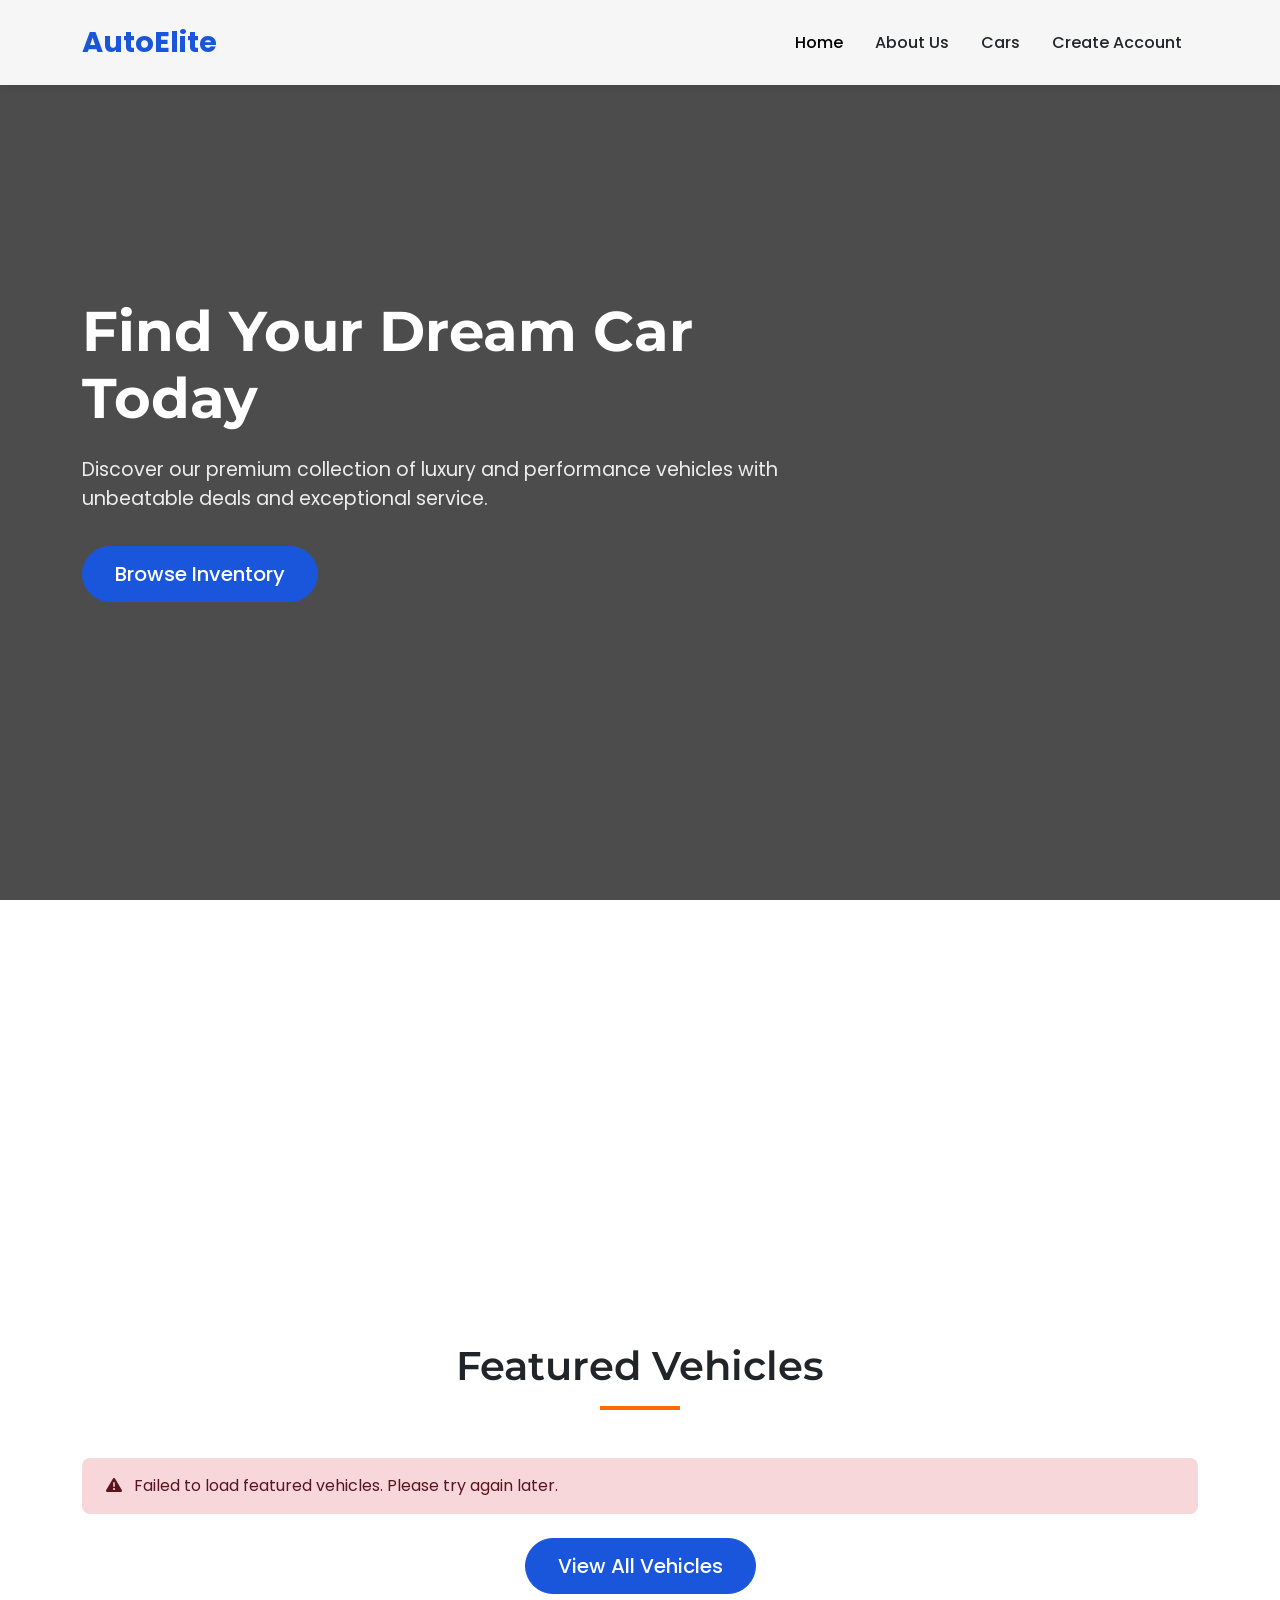
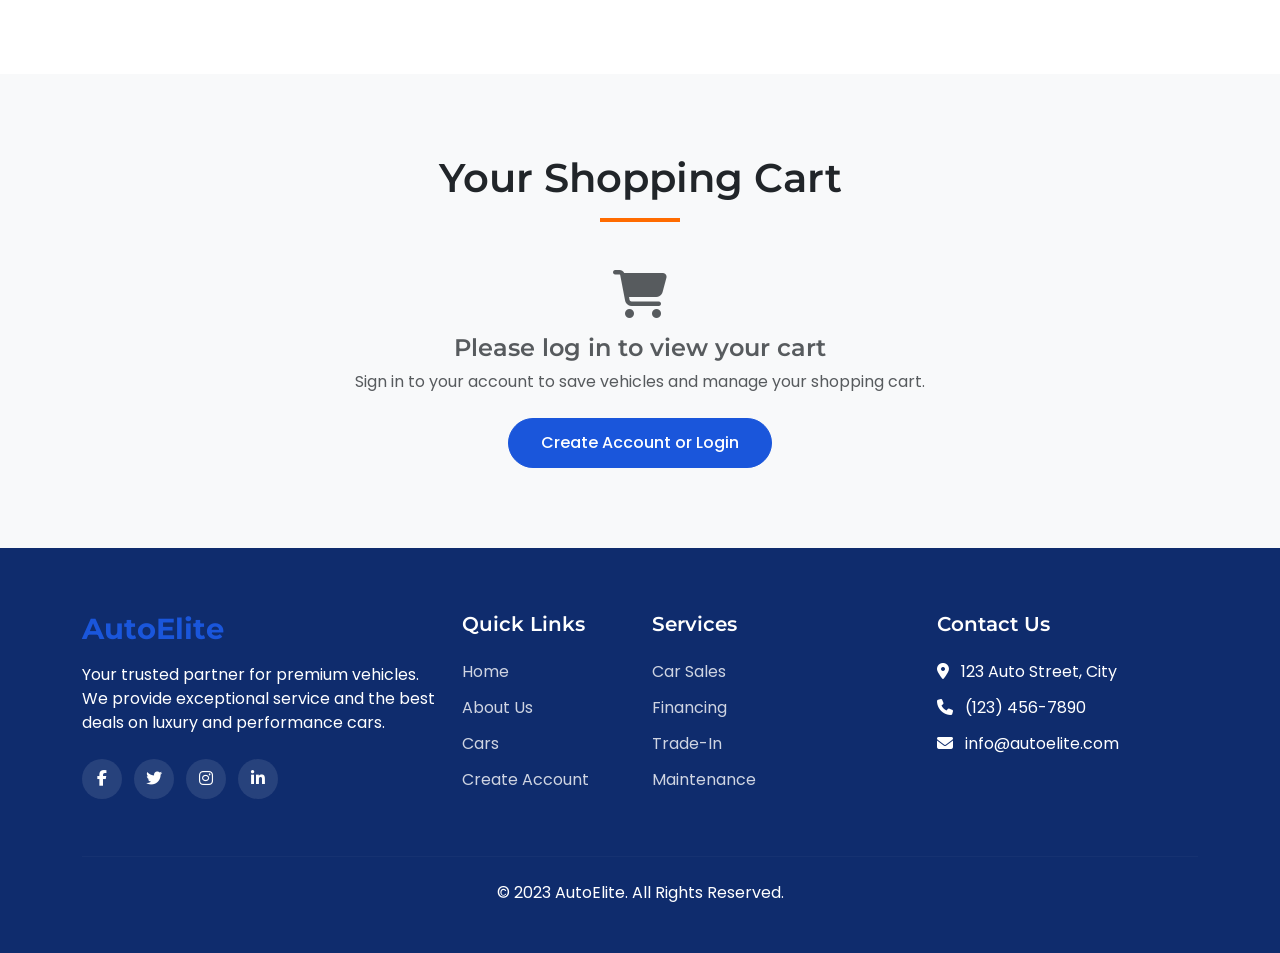
==== frontend/index.html @ 22bbdbad "Initial commit: AutoElite Car Dealership website with Flask backend" ====
<!DOCTYPE html>
<html lang="en">
<head>
    <meta charset="UTF-8">
    <meta name="viewport" content="width=device-width, initial-scale=1.0">
    <title>AutoElite | Premium Car Dealership</title>
    
    <!-- Bootstrap CSS -->
    <link href="https://cdn.jsdelivr.net/npm/bootstrap@5.3.0-alpha1/dist/css/bootstrap.min.css" rel="stylesheet">
    
    <!-- Font Awesome -->
    <link rel="stylesheet" href="https://cdnjs.cloudflare.com/ajax/libs/font-awesome/6.4.0/css/all.min.css">
    
    <!-- Google Fonts -->
    <link href="https://fonts.googleapis.com/css2?family=Poppins:wght@300;400;500;600;700&family=Montserrat:wght@400;500;600;700&display=swap" rel="stylesheet">
    
    <!-- AOS CSS for scroll animations -->
    <link href="https://unpkg.com/aos@2.3.1/dist/aos.css" rel="stylesheet">
    
    <style>
        :root {
            --primary-color: #1a56db;
            --secondary-color: #0f2c6d;
            --accent-color: #ff6b00;
            --light-color: #f8f9fa;
            --dark-color: #212529;
            --gray-color: #6c757d;
        }
        
        body {
            font-family: 'Poppins', sans-serif;
            color: var(--dark-color);
            overflow-x: hidden;
        }
        
        h1, h2, h3, h4, h5, h6 {
            font-family: 'Montserrat', sans-serif;
            font-weight: 600;
        }
        
        /* Navbar Styles */
        .navbar {
            background-color: rgba(255, 255, 255, 0.95);
            box-shadow: 0 2px 10px rgba(0, 0, 0, 0.1);
            padding: 1rem 0;
            transition: all 0.3s ease;
        }
        
        .navbar-brand {
            font-weight: 700;
            font-size: 1.8rem;
            color: var(--primary-color);
        }
        
        .navbar-nav .nav-link {
            font-weight: 500;
            margin: 0 0.5rem;
            color: var(--dark-color);
            transition: color 0.3s;
        }
        
        .navbar-nav .nav-link:hover {
            color: var(--primary-color);
        }
        
        /* User Info in Navbar */
        .user-info {
            display: flex;
            align-items: center;
            margin-left: 1rem;
            padding: 0.5rem 1rem;
            background-color: rgba(26, 86, 219, 0.1);
            border-radius: 30px;
        }
        
        .user-info i {
            margin-right: 0.5rem;
            color: var(--primary-color);
        }
        
        .user-info span {
            font-weight: 500;
            color: var(--primary-color);
        }
        
        /* Hero Section */
        .hero-section {
            background: linear-gradient(rgba(0, 0, 0, 0.7), rgba(0, 0, 0, 0.7)), 
                        url('https://images.unsplash.com/photo-1494976388531-d1058494cdd8?ixlib=rb-4.0.3&ixid=M3wxMjA3fDB8MHxwaG90by1wYWdlfHx8fGVufDB8fHx8fA%3D%3D&auto=format&fit=crop&w=2070&q=80');
            background-size: cover;
            background-position: center;
            background-attachment: fixed;
            color: white;
            height: 100vh;
            display: flex;
            align-items: center;
            position: relative;
        }
        
        .hero-content {
            max-width: 700px;
        }
        
        .hero-title {
            font-size: 3.5rem;
            font-weight: 700;
            margin-bottom: 1.5rem;
            line-height: 1.2;
        }
        
        .hero-subtitle {
            font-size: 1.2rem;
            margin-bottom: 2rem;
            opacity: 0.9;
        }
        
        .btn-primary {
            background-color: var(--primary-color);
            border-color: var(--primary-color);
            padding: 0.75rem 2rem;
            font-weight: 500;
            border-radius: 30px;
            transition: all 0.3s;
        }
        
        .btn-primary:hover {
            background-color: var(--secondary-color);
            border-color: var(--secondary-color);
            transform: translateY(-3px);
            box-shadow: 0 10px 20px rgba(0, 0, 0, 0.1);
        }
        
        /* Section Styles */
        .section-padding {
            padding: 5rem 0;
        }
        
        .section-title {
            font-size: 2.5rem;
            margin-bottom: 3rem;
            text-align: center;
            position: relative;
        }
        
        .section-title:after {
            content: '';
            display: block;
            width: 80px;
            height: 4px;
            background-color: var(--accent-color);
            margin: 1rem auto;
        }
        
        /* Car Cards */
        .car-card {
            border-radius: 10px;
            overflow: hidden;
            box-shadow: 0 5px 15px rgba(0, 0, 0, 0.1);
            transition: all 0.3s;
            margin-bottom: 2rem;
            background: white;
        }
        
        .car-card:hover {
            transform: translateY(-10px);
            box-shadow: 0 15px 30px rgba(0, 0, 0, 0.15);
        }
        
        .car-img {
            height: 220px;
            width: 100%;
            object-fit: cover;
        }
        
        .car-card-body {
            padding: 1.5rem;
        }
        
        .car-title {
            font-size: 1.3rem;
            margin-bottom: 0.5rem;
        }
        
        .car-price {
            font-size: 1.5rem;
            font-weight: 700;
            color: var(--primary-color);
            margin-bottom: 1rem;
        }
        
        .car-features {
            list-style: none;
            padding: 0;
            margin-bottom: 1.5rem;
        }
        
        .car-features li {
            margin-bottom: 0.5rem;
            color: var(--gray-color);
        }
        
        .car-features li i {
            color: var(--accent-color);
            margin-right: 0.5rem;
        }
        
        /* Shopping Cart */
        .cart-item {
            background-color: white;
            border-radius: 8px;
            padding: 1.5rem;
            margin-bottom: 1.5rem;
            box-shadow: 0 3px 10px rgba(0, 0, 0, 0.08);
            transition: all 0.3s;
        }
        
        .cart-item:hover {
            box-shadow: 0 5px 15px rgba(0, 0, 0, 0.1);
        }
        
        .cart-img {
            width: 120px;
            height: 80px;
            object-fit: cover;
            border-radius: 8px;
        }
        
        /* Alert Styles */
        .alert {
            border-radius: 8px;
            border: none;
            padding: 1rem 1.5rem;
        }
        
        /* Loading Spinner */
        .loading-spinner {
            display: flex;
            justify-content: center;
            align-items: center;
            padding: 3rem;
        }
        
        /* Stats Section */
        .stats-section {
            background: linear-gradient(rgba(15, 44, 109, 0.9), rgba(15, 44, 109, 0.9)), 
                        url('https://images.unsplash.com/photo-1492144534655-ae79c964c9d7?ixlib=rb-4.0.3&ixid=M3wxMjA3fDB8MHxwaG90by1wYWdlfHx8fGVufDB8fHx8fA%3D%3D&auto=format&fit=crop&w=1974&q=80');
            background-size: cover;
            background-position: center;
            background-attachment: fixed;
            color: white;
        }
        
        .stat-item {
            text-align: center;
            padding: 2rem;
        }
        
        .stat-number {
            font-size: 3rem;
            font-weight: 700;
            margin-bottom: 0.5rem;
        }
        
        .stat-label {
            font-size: 1.2rem;
            opacity: 0.9;
        }
        
        /* Footer */
        footer {
            background-color: var(--secondary-color);
            color: white;
            padding: 4rem 0 2rem;
        }
        
        .footer-links h5 {
            margin-bottom: 1.5rem;
            font-weight: 600;
        }
        
        .footer-links ul {
            list-style: none;
            padding: 0;
        }
        
        .footer-links ul li {
            margin-bottom: 0.75rem;
        }
        
        .footer-links ul li a {
            color: rgba(255, 255, 255, 0.8);
            text-decoration: none;
            transition: color 0.3s;
        }
        
        .footer-links ul li a:hover {
            color: white;
        }
        
        .social-icons a {
            display: inline-block;
            width: 40px;
            height: 40px;
            background-color: rgba(255, 255, 255, 0.1);
            border-radius: 50%;
            text-align: center;
            line-height: 40px;
            margin-right: 0.5rem;
            color: white;
            transition: all 0.3s;
        }
        
        .social-icons a:hover {
            background-color: var(--accent-color);
            transform: translateY(-3px);
        }
        
        /* Modal */
        .modal-content {
            border-radius: 12px;
            overflow: hidden;
            border: none;
        }
        
        .modal-header {
            background-color: var(--primary-color);
            color: white;
            border-bottom: none;
        }
        
        .modal-body {
            padding: 2rem;
        }
        
        /* Responsive Adjustments */
        @media (max-width: 768px) {
            .hero-title {
                font-size: 2.5rem;
            }
            
            .section-padding {
                padding: 3rem 0;
            }
            
            .section-title {
                font-size: 2rem;
            }
            
            .user-info {
                margin-top: 1rem;
                margin-left: 0;
            }
        }
    </style>
</head>
<body>
    <!-- Navigation -->
    <nav class="navbar navbar-expand-lg navbar-light fixed-top">
        <div class="container">
            <a class="navbar-brand" href="index.html">AutoElite</a>
            <button class="navbar-toggler" type="button" data-bs-toggle="collapse" data-bs-target="#navbarNav">
                <span class="navbar-toggler-icon"></span>
            </button>
            <div class="collapse navbar-collapse" id="navbarNav">
                <ul class="navbar-nav ms-auto">
                    <li class="nav-item">
                        <a class="nav-link active" href="index.html">Home</a>
                    </li>
                    <li class="nav-item">
                        <a class="nav-link" href="about.html">About Us</a>
                    </li>
                    <li class="nav-item">
                        <a class="nav-link" href="cars.html">Cars</a>
                    </li>
                    <li class="nav-item">
                        <a class="nav-link" href="create-account.html">Create Account</a>
                    </li>
                </ul>
                <!-- User Info (will be shown if logged in) -->
                <div class="user-info d-none" id="userInfo">
                    <i class="fas fa-user-circle"></i>
                    <span id="userName">User</span>
                </div>
            </div>
        </div>
    </nav>

    <!-- Hero Section -->
    <section class="hero-section">
        <div class="container">
            <div class="hero-content" data-aos="fade-up" data-aos-duration="1000">
                <h1 class="hero-title">Find Your Dream Car Today</h1>
                <p class="hero-subtitle">Discover our premium collection of luxury and performance vehicles with unbeatable deals and exceptional service.</p>
                <a href="cars.html" class="btn btn-primary btn-lg">Browse Inventory</a>
            </div>
        </div>
    </section>

    <!-- Stats Section -->
    <section class="section-padding stats-section">
        <div class="container">
            <div class="row">
                <div class="col-md-3 col-6" data-aos="fade-up">
                    <div class="stat-item">
                        <div class="stat-number" id="statsYears">20+</div>
                        <div class="stat-label">Years Experience</div>
                    </div>
                </div>
                <div class="col-md-3 col-6" data-aos="fade-up" data-aos-delay="100">
                    <div class="stat-item">
                        <div class="stat-number" id="statsVehicles">5,000+</div>
                        <div class="stat-label">Vehicles Sold</div>
                    </div>
                </div>
                <div class="col-md-3 col-6" data-aos="fade-up" data-aos-delay="200">
                    <div class="stat-item">
                        <div class="stat-number" id="statsSatisfaction">98%</div>
                        <div class="stat-label">Customer Satisfaction</div>
                    </div>
                </div>
                <div class="col-md-3 col-6" data-aos="fade-up" data-aos-delay="300">
                    <div class="stat-item">
                        <div class="stat-number" id="statsAvailable">50+</div>
                        <div class="stat-label">Available Now</div>
                    </div>
                </div>
            </div>
        </div>
    </section>

    <!-- Featured Cars Section -->
    <section class="section-padding">
        <div class="container">
            <h2 class="section-title" data-aos="fade-up">Featured Vehicles</h2>
            
            <!-- Alert for API errors -->
            <div id="apiErrorAlert" class="alert alert-danger d-none mb-4" role="alert">
                <i class="fas fa-exclamation-triangle me-2"></i>
                <span id="apiErrorText"></span>
            </div>
            
            <!-- Loading Spinner -->
            <div class="loading-spinner d-none" id="loadingSpinner">
                <div class="spinner-border text-primary" role="status" style="width: 3rem; height: 3rem;">
                    <span class="visually-hidden">Loading...</span>
                </div>
            </div>
            
            <div class="row" id="featuredCarsContainer">
                <!-- Featured cars will be loaded dynamically from the API -->
            </div>
            
            <!-- No Results Message -->
            <div class="text-center d-none" id="noFeaturedCars">
                <i class="fas fa-search fa-3x text-muted mb-3"></i>
                <h4 class="text-muted">No featured vehicles available</h4>
                <p class="text-muted">Check back later for our latest premium vehicles.</p>
            </div>
            
            <div class="text-center mt-4" data-aos="fade-up">
                <a href="cars.html" class="btn btn-primary btn-lg">View All Vehicles</a>
            </div>
        </div>
    </section>

    <!-- Shopping Cart Section -->
    <section class="section-padding bg-light">
        <div class="container">
            <h2 class="section-title" data-aos="fade-up">Your Shopping Cart</h2>
            
            <!-- Login Prompt for Cart -->
            <div class="text-center d-none" id="cartLoginPrompt">
                <i class="fas fa-shopping-cart fa-3x text-muted mb-3"></i>
                <h4 class="text-muted">Please log in to view your cart</h4>
                <p class="text-muted mb-4">Sign in to your account to save vehicles and manage your shopping cart.</p>
                <a href="create-account.html" class="btn btn-primary">Create Account or Login</a>
            </div>
            
            <div id="cart-items" data-aos="fade-up">
                <!-- Cart items will be added here dynamically from the API -->
            </div>
        </div>
    </section>

    <!-- Footer -->
    <footer>
        <div class="container">
            <div class="row">
                <div class="col-lg-4 col-md-6 mb-4">
                    <h3 class="navbar-brand mb-3">AutoElite</h3>
                    <p>Your trusted partner for premium vehicles. We provide exceptional service and the best deals on luxury and performance cars.</p>
                    <div class="social-icons mt-4">
                        <a href="#"><i class="fab fa-facebook-f"></i></a>
                        <a href="#"><i class="fab fa-twitter"></i></a>
                        <a href="#"><i class="fab fa-instagram"></i></a>
                        <a href="#"><i class="fab fa-linkedin-in"></i></a>
                    </div>
                </div>
                <div class="col-lg-2 col-md-6 mb-4">
                    <div class="footer-links">
                        <h5>Quick Links</h5>
                        <ul>
                            <li><a href="index.html">Home</a></li>
                            <li><a href="about.html">About Us</a></li>
                            <li><a href="cars.html">Cars</a></li>
                            <li><a href="create-account.html">Create Account</a></li>
                        </ul>
                    </div>
                </div>
                <div class="col-lg-3 col-md-6 mb-4">
                    <div class="footer-links">
                        <h5>Services</h5>
                        <ul>
                            <li><a href="#">Car Sales</a></li>
                            <li><a href="#">Financing</a></li>
                            <li><a href="#">Trade-In</a></li>
                            <li><a href="#">Maintenance</a></li>
                        </ul>
                    </div>
                </div>
                <div class="col-lg-3 col-md-6 mb-4">
                    <div class="footer-links">
                        <h5>Contact Us</h5>
                        <ul>
                            <li><i class="fas fa-map-marker-alt me-2"></i> 123 Auto Street, City</li>
                            <li><i class="fas fa-phone me-2"></i> (123) 456-7890</li>
                            <li><i class="fas fa-envelope me-2"></i> info@autoelite.com</li>
                        </ul>
                    </div>
                </div>
            </div>
            <hr class="mt-4 mb-4" style="border-color: rgba(255,255,255,0.1);">
            <div class="text-center">
                <p>&copy; 2023 AutoElite. All Rights Reserved.</p>
            </div>
        </div>
    </footer>

    <!-- Login Required Modal -->
    <div class="modal fade" id="loginRequiredModal" tabindex="-1">
        <div class="modal-dialog">
            <div class="modal-content">
                <div class="modal-header">
                    <h5 class="modal-title">Login Required</h5>
                    <button type="button" class="btn-close" data-bs-dismiss="modal"></button>
                </div>
                <div class="modal-body text-center">
                    <i class="fas fa-user-lock fa-3x text-primary mb-3"></i>
                    <h4>Please Log In</h4>
                    <p class="mb-4">You need to be logged in to add vehicles to your cart.</p>
                    <a href="create-account.html" class="btn btn-primary">Create Account or Login</a>
                </div>
            </div>
        </div>
    </div>

    <!-- External Car Dealer Modal -->
    <div class="modal fade" id="externalDealerModal" tabindex="-1">
        <div class="modal-dialog">
            <div class="modal-content">
                <div class="modal-header">
                    <h5 class="modal-title">Special Offer</h5>
                    <button type="button" class="btn-close" data-bs-dismiss="modal"></button>
                </div>
                <div class="modal-body">
                    <p>Looking for more options? Check out our partner's extensive inventory of vehicles!</p>
                    <a href="https://www.beforward.jp" class="btn btn-primary mt-3" target="_blank">Browse BE FORWARD Inventory</a>
                </div>
            </div>
        </div>
    </div>

    <!-- Bootstrap JS -->
    <script src="https://cdn.jsdelivr.net/npm/bootstrap@5.3.0-alpha1/dist/js/bootstrap.bundle.min.js"></script>
    
    <!-- jQuery -->
    <script src="https://code.jquery.com/jquery-3.6.0.min.js"></script>
    
    <!-- AOS JS for scroll animations -->
    <script src="https://unpkg.com/aos@2.3.1/dist/aos.js"></script>
    
    <script>
        // Initialize AOS for scroll animations
        AOS.init({
            duration: 1000,
            once: true
        });
        
        // API Base URL - Change this to match your Flask server
        const API_BASE_URL = 'http://localhost:5000/api';
        
        // Global variables
        let featuredCars = [];
        let cartItems = [];
        let currentUser = null;
        
        // Shopping Cart Functionality
        $(document).ready(function() {
            // Check if user is logged in
            checkAuthStatus();
            
            // Load featured cars from API
            loadFeaturedCars();
            
            // Load cart if user is logged in
            if (currentUser) {
                loadCart();
            }
            
            // Update stats with dynamic data
            updateStats();
            
            // Add to cart functionality
            $(document).on('click', '.add-to-cart', function() {
                if (!currentUser) {
                    $('#loginRequiredModal').modal('show');
                    return;
                }
                
                const carId = $(this).data('car-id');
                const carCard = $(this).closest('.col-md-4');
                
                addToCart(carId, carCard);
            });
            
            // Show external dealer modal after 60 seconds
            setTimeout(function() {
                $('#externalDealerModal').modal('show');
            }, 60000);
        });
        
        // Check if user is authenticated
        function checkAuthStatus() {
            const token = localStorage.getItem('authToken');
            const userData = localStorage.getItem('user');
            
            if (token && userData) {
                currentUser = JSON.parse(userData);
                $('#userInfo').removeClass('d-none');
                $('#userName').text(currentUser.firstName);
                $('#cartLoginPrompt').addClass('d-none');
            } else {
                $('#cartLoginPrompt').removeClass('d-none');
            }
        }
        
        // Load featured cars from API
        function loadFeaturedCars() {
            $('#loadingSpinner').removeClass('d-none');
            $('#featuredCarsContainer').addClass('d-none');
            
            $.ajax({
                url: `${API_BASE_URL}/cars`,
                method: 'GET',
                success: function(response) {
                    $('#loadingSpinner').addClass('d-none');
                    $('#featuredCarsContainer').removeClass('d-none');
                    
                    // Take only the first 3 cars as featured
                    featuredCars = response.cars.slice(0, 3);
                    renderFeaturedCars(featuredCars);
                },
                error: function(xhr) {
                    $('#loadingSpinner').addClass('d-none');
                    
                    let errorMessage = 'Failed to load featured vehicles. Please try again later.';
                    
                    if (xhr.responseJSON && xhr.responseJSON.error) {
                        errorMessage = xhr.responseJSON.error;
                    }
                    
                    showApiError(errorMessage);
                }
            });
        }
        
        // Render featured cars in the UI
        function renderFeaturedCars(cars) {
            const featuredContainer = $('#featuredCarsContainer');
            
            if (cars.length === 0) {
                $('#noFeaturedCars').removeClass('d-none');
                featuredContainer.addClass('d-none');
                return;
            }
            
            $('#noFeaturedCars').addClass('d-none');
            featuredContainer.removeClass('d-none');
            
            let carsHTML = '';
            
            cars.forEach((car, index) => {
                // Check if car is in cart
                const inCart = cartItems.some(item => item.id === car.id);
                const cartButtonText = inCart ? 'Added to Cart' : 'Add to Cart';
                const cartButtonClass = inCart ? 'btn-success' : 'btn-outline-primary';
                const cartButtonDisabled = inCart ? 'disabled' : '';
                
                carsHTML += `
                    <div class="col-md-4 mb-4" data-aos="fade-up" data-aos-delay="${index * 100}">
                        <div class="car-card">
                            <img src="${car.image_url}" class="car-img" alt="${car.make} ${car.model}">
                            <div class="car-card-body">
                                <h3 class="car-title">${car.make} ${car.model}</h3>
                                <div class="car-price">$${car.price.toLocaleString()}</div>
                                <ul class="car-features">
                                    <li><i class="fas fa-tachometer-alt"></i> ${car.horsepower} HP</li>
                                    <li><i class="fas fa-gas-pump"></i> ${getFuelEfficiency(car)}</li>
                                    <li><i class="fas fa-cogs"></i> ${car.transmission}</li>
                                    <li><i class="fas fa-user-friends"></i> ${car.seats} Seats</li>
                                </ul>
                                <div class="d-flex justify-content-between">
                                    <button class="btn ${cartButtonClass} add-to-cart" data-car-id="${car.id}" ${cartButtonDisabled}>${cartButtonText}</button>
                                    <a href="cars.html" class="btn btn-primary">View Details</a>
                                </div>
                            </div>
                        </div>
                    </div>
                `;
            });
            
            featuredContainer.html(carsHTML);
        }
        
        // Load cart from API
        function loadCart() {
            if (!currentUser) return;
            
            $.ajax({
                url: `${API_BASE_URL}/cart`,
                method: 'GET',
                headers: {
                    'Authorization': `Bearer ${localStorage.getItem('authToken')}`
                },
                success: function(response) {
                    cartItems = response.cart;
                    updateCartDisplay();
                    renderFeaturedCars(featuredCars); // Re-render to update cart status
                },
                error: function(xhr) {
                    // If unauthorized, clear user data
                    if (xhr.status === 401) {
                        localStorage.removeItem('authToken');
                        localStorage.removeItem('user');
                        currentUser = null;
                        $('#userInfo').addClass('d-none');
                        $('#cartLoginPrompt').removeClass('d-none');
                    }
                }
            });
        }
        
        // Add car to cart
        function addToCart(carId, carCard) {
            if (!currentUser) return;
            
            $.ajax({
                url: `${API_BASE_URL}/cart/add/${carId}`,
                method: 'POST',
                headers: {
                    'Authorization': `Bearer ${localStorage.getItem('authToken')}`
                },
                success: function(response) {
                    // Update cart display
                    loadCart();
                    
                    // Update the button in the car card
                    const button = carCard.find('.add-to-cart');
                    button.removeClass('btn-outline-primary').addClass('btn-success').text('Added to Cart').prop('disabled', true);
                    
                    // Show success message
                    alert('Vehicle added to cart successfully!');
                },
                error: function(xhr) {
                    let errorMessage = 'Failed to add vehicle to cart. Please try again.';
                    
                    if (xhr.responseJSON && xhr.responseJSON.error) {
                        errorMessage = xhr.responseJSON.error;
                    }
                    
                    alert(errorMessage);
                }
            });
        }
        
        // Remove car from cart
        function removeFromCart(carId) {
            if (!currentUser) return;
            
            $.ajax({
                url: `${API_BASE_URL}/cart/remove/${carId}`,
                method: 'DELETE',
                headers: {
                    'Authorization': `Bearer ${localStorage.getItem('authToken')}`
                },
                success: function(response) {
                    // Update cart display
                    loadCart();
                    
                    // Update the button in the car card
                    $(`.add-to-cart[data-car-id="${carId}"]`).removeClass('btn-success').addClass('btn-outline-primary').text('Add to Cart').prop('disabled', false);
                },
                error: function(xhr) {
                    let errorMessage = 'Failed to remove vehicle from cart. Please try again.';
                    
                    if (xhr.responseJSON && xhr.responseJSON.error) {
                        errorMessage = xhr.responseJSON.error;
                    }
                    
                    alert(errorMessage);
                }
            });
        }
        
        // Update cart display
        function updateCartDisplay() {
            const cartItemsContainer = $('#cart-items');
            
            if (!currentUser) {
                $('#cartLoginPrompt').removeClass('d-none');
                cartItemsContainer.html('');
                return;
            }
            
            $('#cartLoginPrompt').addClass('d-none');
            
            if (cartItems.length === 0) {
                cartItemsContainer.html('<p class="text-center text-muted">Your cart is empty. Add some vehicles to get started!</p>');
                return;
            }
            
            let cartHTML = '';
            
            cartItems.forEach((item) => {
                cartHTML += `
                    <div class="cart-item d-flex align-items-center">
                        <div class="flex-shrink-0">
                            <img src="${item.image_url}" class="cart-img" alt="${item.make} ${item.model}">
                        </div>
                        <div class="flex-grow-1 ms-3">
                            <h5 class="mb-1">${item.make} ${item.model}</h5>
                            <p class="mb-0 text-muted">${item.year} • ${item.type}</p>
                            <p class="mb-0 text-primary fw-bold">$${item.price.toLocaleString()}</p>
                        </div>
                        <div class="flex-shrink-0">
                            <button class="btn btn-outline-danger btn-sm remove-from-cart" data-car-id="${item.id}">Remove</button>
                        </div>
                    </div>
                `;
            });
            
            cartHTML += `
                <div class="text-center mt-4">
                    <a href="cars.html" class="btn btn-primary btn-lg">Continue Shopping</a>
                </div>
            `;
            
            cartItemsContainer.html(cartHTML);
            
            // Add remove functionality
            $('.remove-from-cart').on('click', function() {
                const carId = $(this).data('car-id');
                removeFromCart(carId);
            });
        }
        
        // Update stats with dynamic data
        function updateStats() {
            // In a real application, these would come from the API
            // For now, we'll use static values or calculate from car data
            
            $.ajax({
                url: `${API_BASE_URL}/cars`,
                method: 'GET',
                success: function(response) {
                    const totalCars = response.cars.length;
                    
                    // Update available cars count
                    $('#statsAvailable').text(`${totalCars}+`);
                    
                    // Animate the stats counting
                    animateValue('statsYears', 0, 20, 2000);
                    animateValue('statsVehicles', 0, 5000, 2500);
                    animateValue('statsSatisfaction', 0, 98, 1500);
                },
                error: function() {
                    // Fallback to static values if API fails
                    animateValue('statsYears', 0, 20, 2000);
                    animateValue('statsVehicles', 0, 5000, 2500);
                    animateValue('statsSatisfaction', 0, 98, 1500);
                    animateValue('statsAvailable', 0, 50, 2000);
                }
            });
        }
        
        // Utility functions
        function getFuelEfficiency(car) {
            if (car.fuel_type === 'Electric') {
                return `${car.mileage || '396'} Miles Range`;
            }
            return '15/21 MPG'; // Default for demo
        }
        
        function showApiError(message) {
            $('#apiErrorText').text(message);
            $('#apiErrorAlert').removeClass('d-none');
        }
        
        // Animate counting numbers
        function animateValue(id, start, end, duration) {
            const obj = document.getElementById(id);
            let startTimestamp = null;
            const step = (timestamp) => {
                if (!startTimestamp) startTimestamp = timestamp;
                const progress = Math.min((timestamp - startTimestamp) / duration, 1);
                const value = Math.floor(progress * (end - start) + start);
                obj.innerHTML = value + (id === 'statsSatisfaction' ? '%' : '+');
                if (progress < 1) {
                    window.requestAnimationFrame(step);
                }
            };
            window.requestAnimationFrame(step);
        }
    </script>
</body>
</html>
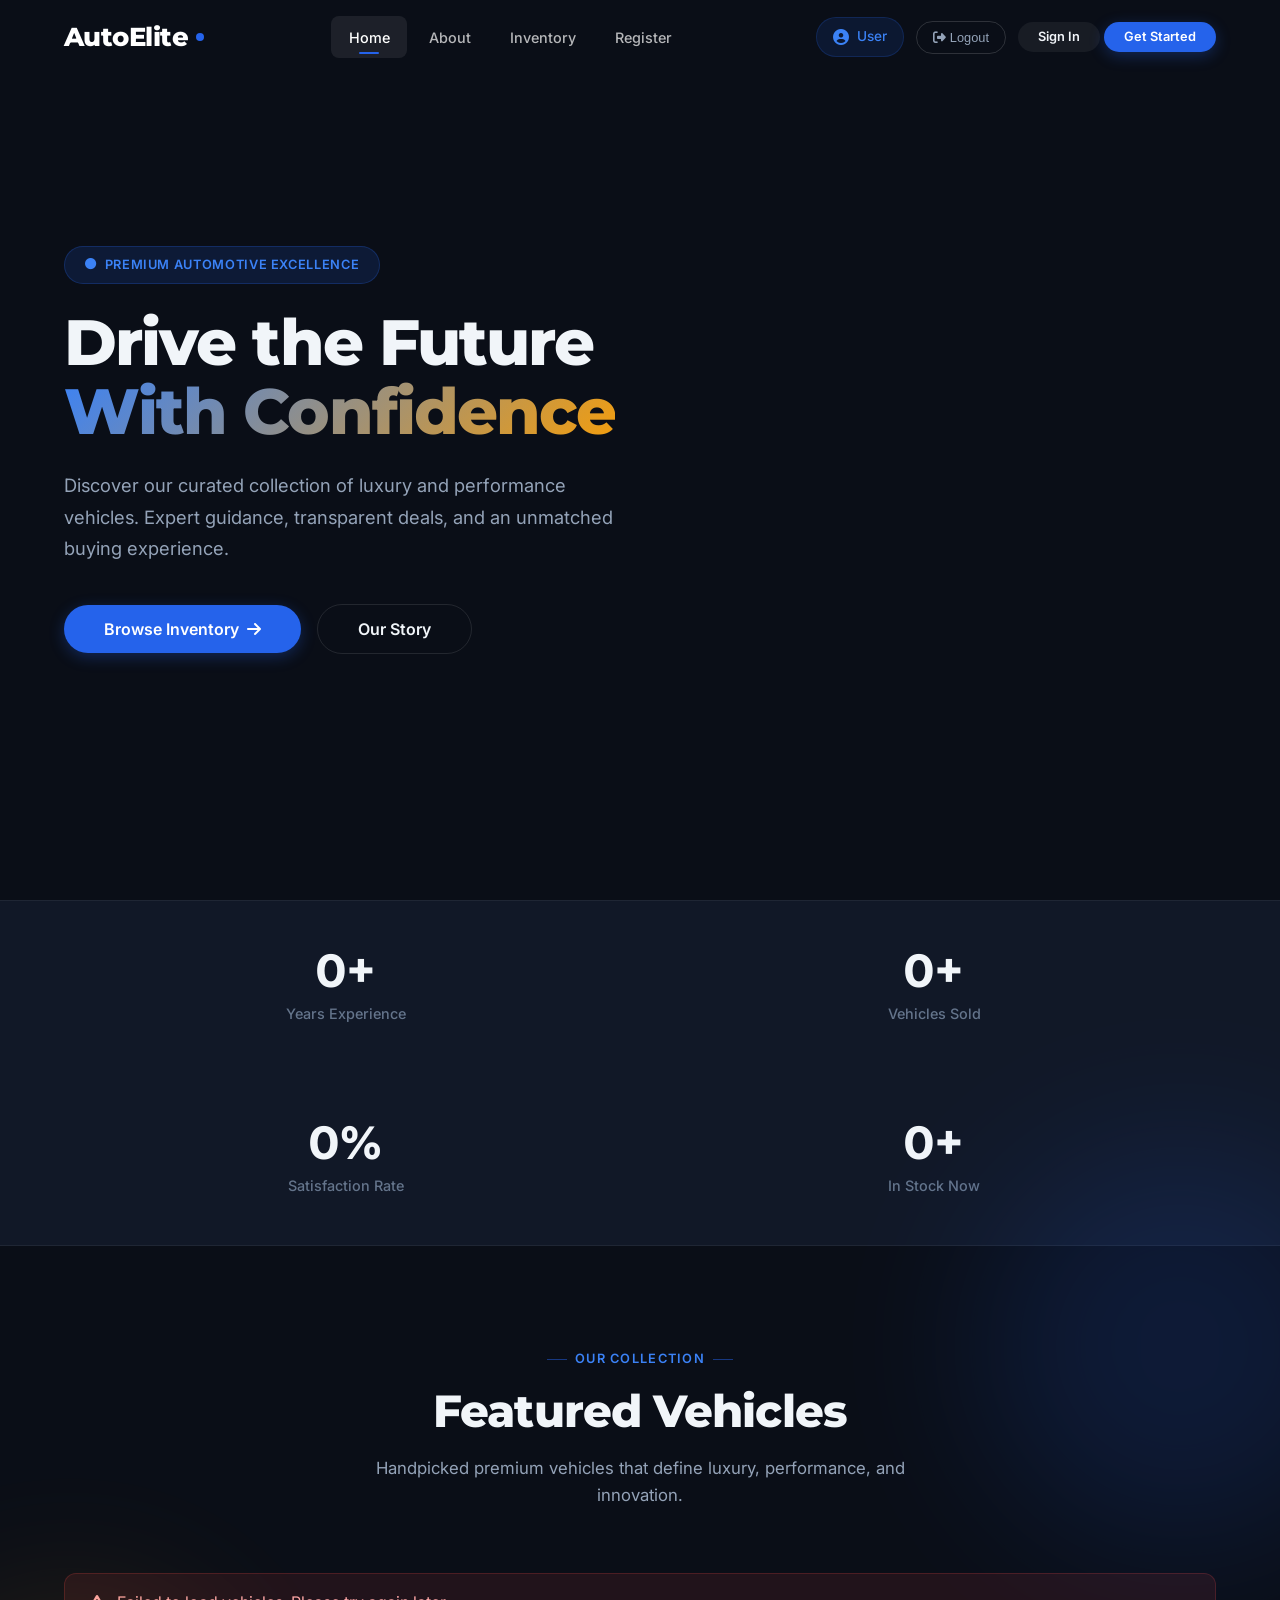
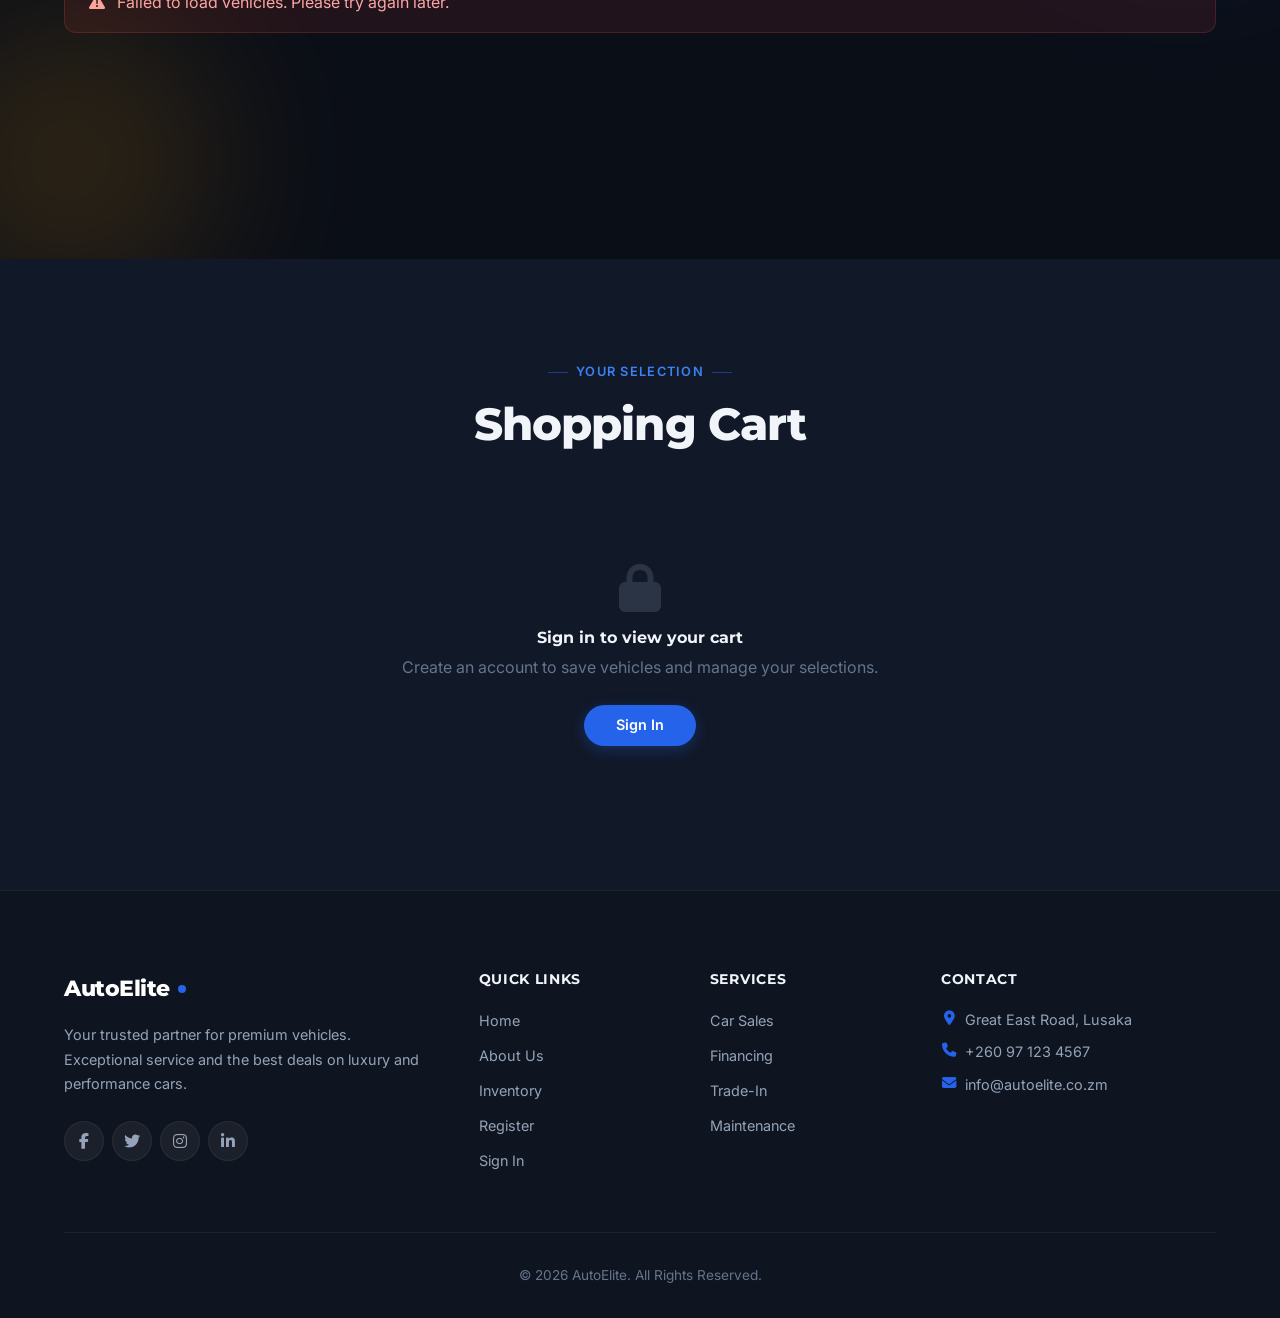
==== commit 38b9bb02: "Add login functionality and shared JavaScript for frontend interactions - Implemented app.js for pag" ====
--- a/frontend/index.html
+++ b/frontend/index.html
@@ -4,923 +4,435 @@
     <meta charset="UTF-8">
     <meta name="viewport" content="width=device-width, initial-scale=1.0">
     <title>AutoElite | Premium Car Dealership</title>
-    
-    <!-- Bootstrap CSS -->
-    <link href="https://cdn.jsdelivr.net/npm/bootstrap@5.3.0-alpha1/dist/css/bootstrap.min.css" rel="stylesheet">
-    
-    <!-- Font Awesome -->
+    <link rel="preconnect" href="https://fonts.googleapis.com">
+    <link href="https://fonts.googleapis.com/css2?family=Inter:wght@300;400;500;600;700;800&family=Montserrat:wght@400;500;600;700;800&display=swap" rel="stylesheet">
     <link rel="stylesheet" href="https://cdnjs.cloudflare.com/ajax/libs/font-awesome/6.4.0/css/all.min.css">
-    
-    <!-- Google Fonts -->
-    <link href="https://fonts.googleapis.com/css2?family=Poppins:wght@300;400;500;600;700&family=Montserrat:wght@400;500;600;700&display=swap" rel="stylesheet">
-    
-    <!-- AOS CSS for scroll animations -->
-    <link href="https://unpkg.com/aos@2.3.1/dist/aos.css" rel="stylesheet">
-    
-    <style>
-        :root {
-            --primary-color: #1a56db;
-            --secondary-color: #0f2c6d;
-            --accent-color: #ff6b00;
-            --light-color: #f8f9fa;
-            --dark-color: #212529;
-            --gray-color: #6c757d;
-        }
-        
-        body {
-            font-family: 'Poppins', sans-serif;
-            color: var(--dark-color);
-            overflow-x: hidden;
-        }
-        
-        h1, h2, h3, h4, h5, h6 {
-            font-family: 'Montserrat', sans-serif;
-            font-weight: 600;
-        }
-        
-        /* Navbar Styles */
-        .navbar {
-            background-color: rgba(255, 255, 255, 0.95);
-            box-shadow: 0 2px 10px rgba(0, 0, 0, 0.1);
-            padding: 1rem 0;
-            transition: all 0.3s ease;
-        }
-        
-        .navbar-brand {
-            font-weight: 700;
-            font-size: 1.8rem;
-            color: var(--primary-color);
-        }
-        
-        .navbar-nav .nav-link {
-            font-weight: 500;
-            margin: 0 0.5rem;
-            color: var(--dark-color);
-            transition: color 0.3s;
-        }
-        
-        .navbar-nav .nav-link:hover {
-            color: var(--primary-color);
-        }
-        
-        /* User Info in Navbar */
-        .user-info {
-            display: flex;
-            align-items: center;
-            margin-left: 1rem;
-            padding: 0.5rem 1rem;
-            background-color: rgba(26, 86, 219, 0.1);
-            border-radius: 30px;
-        }
-        
-        .user-info i {
-            margin-right: 0.5rem;
-            color: var(--primary-color);
-        }
-        
-        .user-info span {
-            font-weight: 500;
-            color: var(--primary-color);
-        }
-        
-        /* Hero Section */
-        .hero-section {
-            background: linear-gradient(rgba(0, 0, 0, 0.7), rgba(0, 0, 0, 0.7)), 
-                        url('https://images.unsplash.com/photo-1494976388531-d1058494cdd8?ixlib=rb-4.0.3&ixid=M3wxMjA3fDB8MHxwaG90by1wYWdlfHx8fGVufDB8fHx8fA%3D%3D&auto=format&fit=crop&w=2070&q=80');
-            background-size: cover;
-            background-position: center;
-            background-attachment: fixed;
-            color: white;
-            height: 100vh;
-            display: flex;
-            align-items: center;
-            position: relative;
-        }
-        
-        .hero-content {
-            max-width: 700px;
-        }
-        
-        .hero-title {
-            font-size: 3.5rem;
-            font-weight: 700;
-            margin-bottom: 1.5rem;
-            line-height: 1.2;
-        }
-        
-        .hero-subtitle {
-            font-size: 1.2rem;
-            margin-bottom: 2rem;
-            opacity: 0.9;
-        }
-        
-        .btn-primary {
-            background-color: var(--primary-color);
-            border-color: var(--primary-color);
-            padding: 0.75rem 2rem;
-            font-weight: 500;
-            border-radius: 30px;
-            transition: all 0.3s;
-        }
-        
-        .btn-primary:hover {
-            background-color: var(--secondary-color);
-            border-color: var(--secondary-color);
-            transform: translateY(-3px);
-            box-shadow: 0 10px 20px rgba(0, 0, 0, 0.1);
-        }
-        
-        /* Section Styles */
-        .section-padding {
-            padding: 5rem 0;
-        }
-        
-        .section-title {
-            font-size: 2.5rem;
-            margin-bottom: 3rem;
-            text-align: center;
-            position: relative;
-        }
-        
-        .section-title:after {
-            content: '';
-            display: block;
-            width: 80px;
-            height: 4px;
-            background-color: var(--accent-color);
-            margin: 1rem auto;
-        }
-        
-        /* Car Cards */
-        .car-card {
-            border-radius: 10px;
-            overflow: hidden;
-            box-shadow: 0 5px 15px rgba(0, 0, 0, 0.1);
-            transition: all 0.3s;
-            margin-bottom: 2rem;
-            background: white;
-        }
-        
-        .car-card:hover {
-            transform: translateY(-10px);
-            box-shadow: 0 15px 30px rgba(0, 0, 0, 0.15);
-        }
-        
-        .car-img {
-            height: 220px;
-            width: 100%;
-            object-fit: cover;
-        }
-        
-        .car-card-body {
-            padding: 1.5rem;
-        }
-        
-        .car-title {
-            font-size: 1.3rem;
-            margin-bottom: 0.5rem;
-        }
-        
-        .car-price {
-            font-size: 1.5rem;
-            font-weight: 700;
-            color: var(--primary-color);
-            margin-bottom: 1rem;
-        }
-        
-        .car-features {
-            list-style: none;
-            padding: 0;
-            margin-bottom: 1.5rem;
-        }
-        
-        .car-features li {
-            margin-bottom: 0.5rem;
-            color: var(--gray-color);
-        }
-        
-        .car-features li i {
-            color: var(--accent-color);
-            margin-right: 0.5rem;
-        }
-        
-        /* Shopping Cart */
-        .cart-item {
-            background-color: white;
-            border-radius: 8px;
-            padding: 1.5rem;
-            margin-bottom: 1.5rem;
-            box-shadow: 0 3px 10px rgba(0, 0, 0, 0.08);
-            transition: all 0.3s;
-        }
-        
-        .cart-item:hover {
-            box-shadow: 0 5px 15px rgba(0, 0, 0, 0.1);
-        }
-        
-        .cart-img {
-            width: 120px;
-            height: 80px;
-            object-fit: cover;
-            border-radius: 8px;
-        }
-        
-        /* Alert Styles */
-        .alert {
-            border-radius: 8px;
-            border: none;
-            padding: 1rem 1.5rem;
-        }
-        
-        /* Loading Spinner */
-        .loading-spinner {
-            display: flex;
-            justify-content: center;
-            align-items: center;
-            padding: 3rem;
-        }
-        
-        /* Stats Section */
-        .stats-section {
-            background: linear-gradient(rgba(15, 44, 109, 0.9), rgba(15, 44, 109, 0.9)), 
-                        url('https://images.unsplash.com/photo-1492144534655-ae79c964c9d7?ixlib=rb-4.0.3&ixid=M3wxMjA3fDB8MHxwaG90by1wYWdlfHx8fGVufDB8fHx8fA%3D%3D&auto=format&fit=crop&w=1974&q=80');
-            background-size: cover;
-            background-position: center;
-            background-attachment: fixed;
-            color: white;
-        }
-        
-        .stat-item {
-            text-align: center;
-            padding: 2rem;
-        }
-        
-        .stat-number {
-            font-size: 3rem;
-            font-weight: 700;
-            margin-bottom: 0.5rem;
-        }
-        
-        .stat-label {
-            font-size: 1.2rem;
-            opacity: 0.9;
-        }
-        
-        /* Footer */
-        footer {
-            background-color: var(--secondary-color);
-            color: white;
-            padding: 4rem 0 2rem;
-        }
-        
-        .footer-links h5 {
-            margin-bottom: 1.5rem;
-            font-weight: 600;
-        }
-        
-        .footer-links ul {
-            list-style: none;
-            padding: 0;
-        }
-        
-        .footer-links ul li {
-            margin-bottom: 0.75rem;
-        }
-        
-        .footer-links ul li a {
-            color: rgba(255, 255, 255, 0.8);
-            text-decoration: none;
-            transition: color 0.3s;
-        }
-        
-        .footer-links ul li a:hover {
-            color: white;
-        }
-        
-        .social-icons a {
-            display: inline-block;
-            width: 40px;
-            height: 40px;
-            background-color: rgba(255, 255, 255, 0.1);
-            border-radius: 50%;
-            text-align: center;
-            line-height: 40px;
-            margin-right: 0.5rem;
-            color: white;
-            transition: all 0.3s;
-        }
-        
-        .social-icons a:hover {
-            background-color: var(--accent-color);
-            transform: translateY(-3px);
-        }
-        
-        /* Modal */
-        .modal-content {
-            border-radius: 12px;
-            overflow: hidden;
-            border: none;
-        }
-        
-        .modal-header {
-            background-color: var(--primary-color);
-            color: white;
-            border-bottom: none;
-        }
-        
-        .modal-body {
-            padding: 2rem;
-        }
-        
-        /* Responsive Adjustments */
-        @media (max-width: 768px) {
-            .hero-title {
-                font-size: 2.5rem;
-            }
-            
-            .section-padding {
-                padding: 3rem 0;
-            }
-            
-            .section-title {
-                font-size: 2rem;
-            }
-            
-            .user-info {
-                margin-top: 1rem;
-                margin-left: 0;
-            }
-        }
-    </style>
+    <link rel="stylesheet" href="css/style.css">
 </head>
 <body>
+
+    <!-- Page Loader -->
+    <div class="page-loader">
+        <div class="ring-container">
+            <div class="ring-loader">
+                <div class="ring-outer"></div>
+                <div class="ring-inner"></div>
+            </div>
+            <span class="ring-text">AutoElite</span>
+        </div>
+    </div>
+
+    <!-- Toast Container -->
+    <div class="toast-container"></div>
+
     <!-- Navigation -->
-    <nav class="navbar navbar-expand-lg navbar-light fixed-top">
-        <div class="container">
-            <a class="navbar-brand" href="index.html">AutoElite</a>
-            <button class="navbar-toggler" type="button" data-bs-toggle="collapse" data-bs-target="#navbarNav">
-                <span class="navbar-toggler-icon"></span>
+    <nav class="navbar">
+        <div class="container">
+            <a class="navbar-brand" href="index.html">
+                AutoElite<span class="brand-dot"></span>
+            </a>
+            <button class="nav-toggle" aria-label="Toggle navigation">
+                <span></span><span></span><span></span>
             </button>
-            <div class="collapse navbar-collapse" id="navbarNav">
-                <ul class="navbar-nav ms-auto">
-                    <li class="nav-item">
-                        <a class="nav-link active" href="index.html">Home</a>
-                    </li>
-                    <li class="nav-item">
-                        <a class="nav-link" href="about.html">About Us</a>
-                    </li>
-                    <li class="nav-item">
-                        <a class="nav-link" href="cars.html">Cars</a>
-                    </li>
-                    <li class="nav-item">
-                        <a class="nav-link" href="create-account.html">Create Account</a>
-                    </li>
-                </ul>
-                <!-- User Info (will be shown if logged in) -->
-                <div class="user-info d-none" id="userInfo">
+            <ul class="nav-links">
+                <li><a href="index.html" class="active">Home</a></li>
+                <li><a href="about.html">About</a></li>
+                <li><a href="cars.html">Inventory</a></li>
+                <li><a href="create-account.html">Register</a></li>
+            </ul>
+            <div class="nav-right">
+                <div class="nav-user hidden">
                     <i class="fas fa-user-circle"></i>
-                    <span id="userName">User</span>
+                    <span>User</span>
+                </div>
+                <button class="nav-logout hidden" onclick="logout()">
+                    <i class="fas fa-sign-out-alt"></i> Logout
+                </button>
+                <div class="nav-auth-links">
+                    <a href="login.html" class="btn btn-ghost btn-sm">Sign In</a>
+                    <a href="create-account.html" class="btn btn-primary btn-sm">Get Started</a>
                 </div>
             </div>
         </div>
     </nav>
 
     <!-- Hero Section -->
-    <section class="hero-section">
-        <div class="container">
-            <div class="hero-content" data-aos="fade-up" data-aos-duration="1000">
-                <h1 class="hero-title">Find Your Dream Car Today</h1>
-                <p class="hero-subtitle">Discover our premium collection of luxury and performance vehicles with unbeatable deals and exceptional service.</p>
-                <a href="cars.html" class="btn btn-primary btn-lg">Browse Inventory</a>
+    <section class="hero">
+        <div class="hero-video-bg">
+            <video autoplay muted loop playsinline>
+                <source src="https://cdn.pixabay.com/video/2015/08/23/536-137078182_large.mp4" type="video/mp4">
+            </video>
+        </div>
+        <div class="container">
+            <div class="hero-content reveal">
+                <div class="hero-badge">
+                    <i class="fas fa-circle"></i> Premium Automotive Excellence
+                </div>
+                <h1 class="hero-title">
+                    Drive the Future<br>
+                    <span class="highlight">With Confidence</span>
+                </h1>
+                <p class="hero-subtitle">
+                    Discover our curated collection of luxury and performance vehicles. Expert guidance, transparent deals, and an unmatched buying experience.
+                </p>
+                <div class="hero-actions">
+                    <a href="cars.html" class="btn btn-primary btn-lg">
+                        Browse Inventory <i class="fas fa-arrow-right"></i>
+                    </a>
+                    <a href="about.html" class="btn btn-outline btn-lg">
+                        Our Story
+                    </a>
+                </div>
             </div>
         </div>
     </section>
 
-    <!-- Stats Section -->
-    <section class="section-padding stats-section">
+    <!-- Stats Bar -->
+    <section class="stats-bar">
         <div class="container">
             <div class="row">
-                <div class="col-md-3 col-6" data-aos="fade-up">
-                    <div class="stat-item">
-                        <div class="stat-number" id="statsYears">20+</div>
+                <div class="col-6 col-md-3">
+                    <div class="stat-item reveal">
+                        <div class="stat-number"><span data-target="20" data-suffix="+">0+</span></div>
                         <div class="stat-label">Years Experience</div>
                     </div>
                 </div>
-                <div class="col-md-3 col-6" data-aos="fade-up" data-aos-delay="100">
-                    <div class="stat-item">
-                        <div class="stat-number" id="statsVehicles">5,000+</div>
+                <div class="col-6 col-md-3">
+                    <div class="stat-item reveal reveal-delay-1">
+                        <div class="stat-number"><span data-target="5000" data-suffix="+">0+</span></div>
                         <div class="stat-label">Vehicles Sold</div>
                     </div>
                 </div>
-                <div class="col-md-3 col-6" data-aos="fade-up" data-aos-delay="200">
-                    <div class="stat-item">
-                        <div class="stat-number" id="statsSatisfaction">98%</div>
-                        <div class="stat-label">Customer Satisfaction</div>
-                    </div>
-                </div>
-                <div class="col-md-3 col-6" data-aos="fade-up" data-aos-delay="300">
-                    <div class="stat-item">
-                        <div class="stat-number" id="statsAvailable">50+</div>
-                        <div class="stat-label">Available Now</div>
+                <div class="col-6 col-md-3">
+                    <div class="stat-item reveal reveal-delay-2">
+                        <div class="stat-number"><span data-target="98" data-suffix="%">0%</span></div>
+                        <div class="stat-label">Satisfaction Rate</div>
+                    </div>
+                </div>
+                <div class="col-6 col-md-3">
+                    <div class="stat-item reveal reveal-delay-3">
+                        <div class="stat-number"><span data-target="50" data-suffix="+">0+</span></div>
+                        <div class="stat-label">In Stock Now</div>
                     </div>
                 </div>
             </div>
         </div>
     </section>
 
-    <!-- Featured Cars Section -->
-    <section class="section-padding">
-        <div class="container">
-            <h2 class="section-title" data-aos="fade-up">Featured Vehicles</h2>
-            
-            <!-- Alert for API errors -->
-            <div id="apiErrorAlert" class="alert alert-danger d-none mb-4" role="alert">
-                <i class="fas fa-exclamation-triangle me-2"></i>
+    <!-- Featured Vehicles -->
+    <section class="section">
+        <!-- Ambient Orbs -->
+        <div class="orb orb-blue orb-1" style="width:400px;height:400px;top:-100px;right:-100px;"></div>
+        <div class="orb orb-amber orb-2" style="width:300px;height:300px;bottom:-50px;left:-80px;"></div>
+
+        <div class="container">
+            <div class="section-header reveal">
+                <div class="section-label">Our Collection</div>
+                <h2 class="section-title">Featured Vehicles</h2>
+                <p class="section-desc">Handpicked premium vehicles that define luxury, performance, and innovation.</p>
+            </div>
+
+            <div id="apiError" class="alert alert-danger" style="display:none;background:rgba(239,68,68,0.1);border:1px solid rgba(239,68,68,0.2);border-radius:12px;padding:1rem 1.5rem;color:#fca5a5;margin-bottom:2rem;">
+                <i class="fas fa-exclamation-triangle" style="margin-right:0.5rem;"></i>
                 <span id="apiErrorText"></span>
             </div>
-            
-            <!-- Loading Spinner -->
-            <div class="loading-spinner d-none" id="loadingSpinner">
-                <div class="spinner-border text-primary" role="status" style="width: 3rem; height: 3rem;">
-                    <span class="visually-hidden">Loading...</span>
-                </div>
-            </div>
-            
-            <div class="row" id="featuredCarsContainer">
-                <!-- Featured cars will be loaded dynamically from the API -->
-            </div>
-            
-            <!-- No Results Message -->
-            <div class="text-center d-none" id="noFeaturedCars">
-                <i class="fas fa-search fa-3x text-muted mb-3"></i>
-                <h4 class="text-muted">No featured vehicles available</h4>
-                <p class="text-muted">Check back later for our latest premium vehicles.</p>
-            </div>
-            
-            <div class="text-center mt-4" data-aos="fade-up">
-                <a href="cars.html" class="btn btn-primary btn-lg">View All Vehicles</a>
+
+            <div id="loadingSpinner" class="loading-spinner">
+                <div class="ring-container">
+                    <div class="ring-loader">
+                        <div class="ring-outer"></div>
+                        <div class="ring-inner"></div>
+                    </div>
+                    <span class="ring-text">Loading vehicles...</span>
+                </div>
+            </div>
+
+            <div class="row" id="featuredCars"></div>
+
+            <div id="noCars" style="display:none;text-align:center;padding:4rem;color:var(--text-muted);">
+                <i class="fas fa-car" style="font-size:3rem;margin-bottom:1rem;opacity:0.3;"></i>
+                <h4>No vehicles available right now</h4>
+                <p>Check back soon for our latest inventory.</p>
+            </div>
+
+            <div style="text-align:center;margin-top:3rem;" class="reveal">
+                <a href="cars.html" class="btn btn-outline btn-lg">View All Vehicles <i class="fas fa-arrow-right"></i></a>
             </div>
         </div>
     </section>
 
-    <!-- Shopping Cart Section -->
-    <section class="section-padding bg-light">
-        <div class="container">
-            <h2 class="section-title" data-aos="fade-up">Your Shopping Cart</h2>
-            
-            <!-- Login Prompt for Cart -->
-            <div class="text-center d-none" id="cartLoginPrompt">
-                <i class="fas fa-shopping-cart fa-3x text-muted mb-3"></i>
-                <h4 class="text-muted">Please log in to view your cart</h4>
-                <p class="text-muted mb-4">Sign in to your account to save vehicles and manage your shopping cart.</p>
-                <a href="create-account.html" class="btn btn-primary">Create Account or Login</a>
-            </div>
-            
-            <div id="cart-items" data-aos="fade-up">
-                <!-- Cart items will be added here dynamically from the API -->
-            </div>
+    <!-- Shopping Cart -->
+    <section class="section section-alt cart-section">
+        <div class="container">
+            <div class="section-header reveal">
+                <div class="section-label">Your Selection</div>
+                <h2 class="section-title">Shopping Cart</h2>
+            </div>
+
+            <div id="cartLoginPrompt" class="cart-empty" style="display:none;">
+                <i class="fas fa-lock"></i>
+                <h4 style="margin-bottom:0.5rem;">Sign in to view your cart</h4>
+                <p style="margin-bottom:1.5rem;">Create an account to save vehicles and manage your selections.</p>
+                <a href="login.html" class="btn btn-primary">Sign In</a>
+            </div>
+
+            <div id="cartItems"></div>
         </div>
     </section>
 
     <!-- Footer -->
-    <footer>
-        <div class="container">
-            <div class="row">
-                <div class="col-lg-4 col-md-6 mb-4">
-                    <h3 class="navbar-brand mb-3">AutoElite</h3>
-                    <p>Your trusted partner for premium vehicles. We provide exceptional service and the best deals on luxury and performance cars.</p>
-                    <div class="social-icons mt-4">
+    <footer class="site-footer">
+        <div class="container">
+            <div class="footer-grid">
+                <div class="footer-brand">
+                    <a class="navbar-brand" href="index.html" style="font-size:1.4rem;">AutoElite<span class="brand-dot"></span></a>
+                    <p>Your trusted partner for premium vehicles. Exceptional service and the best deals on luxury and performance cars.</p>
+                    <div class="footer-social">
                         <a href="#"><i class="fab fa-facebook-f"></i></a>
                         <a href="#"><i class="fab fa-twitter"></i></a>
                         <a href="#"><i class="fab fa-instagram"></i></a>
                         <a href="#"><i class="fab fa-linkedin-in"></i></a>
                     </div>
                 </div>
-                <div class="col-lg-2 col-md-6 mb-4">
-                    <div class="footer-links">
-                        <h5>Quick Links</h5>
-                        <ul>
-                            <li><a href="index.html">Home</a></li>
-                            <li><a href="about.html">About Us</a></li>
-                            <li><a href="cars.html">Cars</a></li>
-                            <li><a href="create-account.html">Create Account</a></li>
-                        </ul>
-                    </div>
-                </div>
-                <div class="col-lg-3 col-md-6 mb-4">
-                    <div class="footer-links">
-                        <h5>Services</h5>
-                        <ul>
-                            <li><a href="#">Car Sales</a></li>
-                            <li><a href="#">Financing</a></li>
-                            <li><a href="#">Trade-In</a></li>
-                            <li><a href="#">Maintenance</a></li>
-                        </ul>
-                    </div>
-                </div>
-                <div class="col-lg-3 col-md-6 mb-4">
-                    <div class="footer-links">
-                        <h5>Contact Us</h5>
-                        <ul>
-                            <li><i class="fas fa-map-marker-alt me-2"></i> 123 Auto Street, City</li>
-                            <li><i class="fas fa-phone me-2"></i> (123) 456-7890</li>
-                            <li><i class="fas fa-envelope me-2"></i> info@autoelite.com</li>
-                        </ul>
-                    </div>
-                </div>
-            </div>
-            <hr class="mt-4 mb-4" style="border-color: rgba(255,255,255,0.1);">
-            <div class="text-center">
-                <p>&copy; 2023 AutoElite. All Rights Reserved.</p>
+                <div class="footer-col">
+                    <h4>Quick Links</h4>
+                    <ul>
+                        <li><a href="index.html">Home</a></li>
+                        <li><a href="about.html">About Us</a></li>
+                        <li><a href="cars.html">Inventory</a></li>
+                        <li><a href="create-account.html">Register</a></li>
+                        <li><a href="login.html">Sign In</a></li>
+                    </ul>
+                </div>
+                <div class="footer-col">
+                    <h4>Services</h4>
+                    <ul>
+                        <li><a href="#">Car Sales</a></li>
+                        <li><a href="#">Financing</a></li>
+                        <li><a href="#">Trade-In</a></li>
+                        <li><a href="#">Maintenance</a></li>
+                    </ul>
+                </div>
+                <div class="footer-col">
+                    <h4>Contact</h4>
+                    <ul class="footer-contact">
+                        <li><i class="fas fa-map-marker-alt"></i> Great East Road, Lusaka</li>
+                        <li><i class="fas fa-phone"></i> +260 97 123 4567</li>
+                        <li><i class="fas fa-envelope"></i> info@autoelite.co.zm</li>
+                    </ul>
+                </div>
+            </div>
+            <div class="footer-bottom">
+                <p>&copy; 2026 AutoElite. All Rights Reserved.</p>
             </div>
         </div>
     </footer>
 
     <!-- Login Required Modal -->
-    <div class="modal fade" id="loginRequiredModal" tabindex="-1">
-        <div class="modal-dialog">
-            <div class="modal-content">
-                <div class="modal-header">
-                    <h5 class="modal-title">Login Required</h5>
-                    <button type="button" class="btn-close" data-bs-dismiss="modal"></button>
-                </div>
-                <div class="modal-body text-center">
-                    <i class="fas fa-user-lock fa-3x text-primary mb-3"></i>
-                    <h4>Please Log In</h4>
-                    <p class="mb-4">You need to be logged in to add vehicles to your cart.</p>
-                    <a href="create-account.html" class="btn btn-primary">Create Account or Login</a>
-                </div>
+    <div class="modal-overlay" id="loginModal">
+        <div class="modal-box">
+            <div class="modal-header">
+                <h3>Sign In Required</h3>
+                <button class="modal-close" onclick="closeModal('loginModal')">&times;</button>
+            </div>
+            <div class="modal-body">
+                <i class="fas fa-user-lock icon-large" style="color:var(--accent-blue);"></i>
+                <h4>Please Sign In</h4>
+                <p>You need an account to add vehicles to your cart.</p>
+                <a href="login.html" class="btn btn-primary">Sign In</a>
+                <a href="create-account.html" class="btn btn-outline" style="margin-left:0.5rem;">Create Account</a>
             </div>
         </div>
     </div>
 
-    <!-- External Car Dealer Modal -->
-    <div class="modal fade" id="externalDealerModal" tabindex="-1">
-        <div class="modal-dialog">
-            <div class="modal-content">
-                <div class="modal-header">
-                    <h5 class="modal-title">Special Offer</h5>
-                    <button type="button" class="btn-close" data-bs-dismiss="modal"></button>
-                </div>
-                <div class="modal-body">
-                    <p>Looking for more options? Check out our partner's extensive inventory of vehicles!</p>
-                    <a href="https://www.beforward.jp" class="btn btn-primary mt-3" target="_blank">Browse BE FORWARD Inventory</a>
-                </div>
-            </div>
-        </div>
-    </div>
-
-    <!-- Bootstrap JS -->
-    <script src="https://cdn.jsdelivr.net/npm/bootstrap@5.3.0-alpha1/dist/js/bootstrap.bundle.min.js"></script>
-    
-    <!-- jQuery -->
-    <script src="https://code.jquery.com/jquery-3.6.0.min.js"></script>
-    
-    <!-- AOS JS for scroll animations -->
-    <script src="https://unpkg.com/aos@2.3.1/dist/aos.js"></script>
-    
+    <script src="js/app.js"></script>
     <script>
-        // Initialize AOS for scroll animations
-        AOS.init({
-            duration: 1000,
-            once: true
-        });
-        
-        // API Base URL - Change this to match your Flask server
-        const API_BASE_URL = 'http://localhost:5000/api';
-        
-        // Global variables
-        let featuredCars = [];
-        let cartItems = [];
-        let currentUser = null;
-        
-        // Shopping Cart Functionality
-        $(document).ready(function() {
-            // Check if user is logged in
-            checkAuthStatus();
-            
-            // Load featured cars from API
-            loadFeaturedCars();
-            
-            // Load cart if user is logged in
-            if (currentUser) {
-                loadCart();
-            }
-            
-            // Update stats with dynamic data
-            updateStats();
-            
-            // Add to cart functionality
-            $(document).on('click', '.add-to-cart', function() {
-                if (!currentUser) {
-                    $('#loginRequiredModal').modal('show');
+        document.addEventListener('DOMContentLoaded', function() {
+            var auth = getAuthData();
+            var featuredContainer = document.getElementById('featuredCars');
+            var loadingSpinner = document.getElementById('loadingSpinner');
+            var noCars = document.getElementById('noCars');
+            var cartItemsData = [];
+
+            // Load featured cars
+            fetch(API_BASE_URL + '/cars')
+                .then(function(res) { return res.json(); })
+                .then(function(data) {
+                    loadingSpinner.style.display = 'none';
+                    var cars = data.cars.slice(0, 3);
+                    if (cars.length === 0) {
+                        noCars.style.display = 'block';
+                        return;
+                    }
+                    renderCars(cars);
+                })
+                .catch(function() {
+                    loadingSpinner.style.display = 'none';
+                    document.getElementById('apiError').style.display = 'block';
+                    document.getElementById('apiErrorText').textContent = 'Failed to load vehicles. Please try again later.';
+                });
+
+            // Load cart if logged in
+            if (auth) {
+                loadCart(auth);
+            } else {
+                document.getElementById('cartLoginPrompt').style.display = 'block';
+            }
+
+            function renderCars(cars) {
+                var html = '';
+                cars.forEach(function(car, i) {
+                    var inCart = cartItemsData.some(function(item) { return item.id === car.id; });
+                    html += '<div class="col-12 col-md-4 mb-4 reveal reveal-delay-' + (i + 1) + '">' +
+                        '<div class="car-card">' +
+                            '<div class="car-card-image">' +
+                                '<img src="' + car.image_url + '" alt="' + car.make + ' ' + car.model + '">' +
+                                '<span class="car-card-badge">' + getCarBadge(car) + '</span>' +
+                            '</div>' +
+                            '<div class="car-card-body">' +
+                                '<h3 class="car-card-title">' + car.make + ' ' + car.model + '</h3>' +
+                                '<div class="car-card-price">' + formatPrice(car.price) + '</div>' +
+                                '<div class="car-card-specs">' +
+                                    '<div class="car-spec"><i class="fas fa-tachometer-alt"></i> ' + car.horsepower + ' HP</div>' +
+                                    '<div class="car-spec"><i class="fas fa-gas-pump"></i> ' + getFuelDisplay(car) + '</div>' +
+                                    '<div class="car-spec"><i class="fas fa-cogs"></i> ' + car.transmission + '</div>' +
+                                    '<div class="car-spec"><i class="fas fa-user-friends"></i> ' + car.seats + ' Seats</div>' +
+                                '</div>' +
+                                '<div class="car-card-actions">' +
+                                    '<button class="btn ' + (inCart ? 'btn-success' : 'btn-primary') + ' add-to-cart" data-id="' + car.id + '" ' + (inCart ? 'disabled' : '') + '>' +
+                                        (inCart ? '<i class="fas fa-check"></i> Added' : '<i class="fas fa-plus"></i> Add to Cart') +
+                                    '</button>' +
+                                    '<a href="cars.html" class="btn btn-outline">Details</a>' +
+                                '</div>' +
+                            '</div>' +
+                        '</div>' +
+                    '</div>';
+                });
+                featuredContainer.innerHTML = html;
+
+                // Re-observe new reveal elements
+                document.querySelectorAll('.reveal:not(.visible)').forEach(function(el) {
+                    var obs = new IntersectionObserver(function(entries) {
+                        entries.forEach(function(entry) {
+                            if (entry.isIntersecting) {
+                                entry.target.classList.add('visible');
+                                obs.unobserve(entry.target);
+                            }
+                        });
+                    }, { threshold: 0.1 });
+                    obs.observe(el);
+                });
+
+                // Add to cart handlers
+                document.querySelectorAll('.add-to-cart').forEach(function(btn) {
+                    btn.addEventListener('click', function() {
+                        if (!auth) {
+                            document.getElementById('loginModal').classList.add('active');
+                            return;
+                        }
+                        var carId = this.getAttribute('data-id');
+                        addToCart(carId, this);
+                    });
+                });
+            }
+
+            function loadCart(auth) {
+                fetch(API_BASE_URL + '/cart', {
+                    headers: { 'Authorization': 'Bearer ' + auth.token }
+                })
+                .then(function(res) {
+                    if (!res.ok) throw new Error();
+                    return res.json();
+                })
+                .then(function(data) {
+                    cartItemsData = data.cart || [];
+                    renderCartItems(cartItemsData);
+                })
+                .catch(function() {
+                    localStorage.removeItem('authToken');
+                    localStorage.removeItem('user');
+                    document.getElementById('cartLoginPrompt').style.display = 'block';
+                });
+            }
+
+            function renderCartItems(items) {
+                var container = document.getElementById('cartItems');
+                var loginPrompt = document.getElementById('cartLoginPrompt');
+
+                if (!items || items.length === 0) {
+                    loginPrompt.style.display = 'none';
+                    container.innerHTML = '<div class="cart-empty"><i class="fas fa-shopping-cart"></i><h4>Your cart is empty</h4><p>Add some vehicles to get started.</p></div>';
                     return;
                 }
-                
-                const carId = $(this).data('car-id');
-                const carCard = $(this).closest('.col-md-4');
-                
-                addToCart(carId, carCard);
-            });
-            
-            // Show external dealer modal after 60 seconds
-            setTimeout(function() {
-                $('#externalDealerModal').modal('show');
-            }, 60000);
+
+                loginPrompt.style.display = 'none';
+                var html = '';
+                items.forEach(function(item) {
+                    html += '<div class="cart-item reveal">' +
+                        '<img src="' + item.image_url + '" class="cart-item-img" alt="' + item.make + ' ' + item.model + '">' +
+                        '<div class="cart-item-info">' +
+                            '<h5>' + item.make + ' ' + item.model + '</h5>' +
+                            '<div class="meta">' + item.year + ' &bull; ' + item.type + '</div>' +
+                            '<div class="price">' + formatPrice(item.price) + '</div>' +
+                        '</div>' +
+                        '<button class="btn btn-danger-outline btn-sm remove-cart" data-id="' + item.id + '">' +
+                            '<i class="fas fa-trash-alt"></i> Remove' +
+                        '</button>' +
+                    '</div>';
+                });
+                html += '<div style="text-align:center;margin-top:2rem;"><a href="cars.html" class="btn btn-outline">Continue Browsing</a></div>';
+                container.innerHTML = html;
+
+                document.querySelectorAll('.remove-cart').forEach(function(btn) {
+                    btn.addEventListener('click', function() {
+                        removeFromCart(this.getAttribute('data-id'), auth);
+                    });
+                });
+            }
+
+            function addToCart(carId, btn) {
+                fetch(API_BASE_URL + '/cart/add/' + carId, {
+                    method: 'POST',
+                    headers: { 'Authorization': 'Bearer ' + auth.token }
+                })
+                .then(function(res) { return res.json(); })
+                .then(function() {
+                    btn.className = 'btn btn-success add-to-cart';
+                    btn.innerHTML = '<i class="fas fa-check"></i> Added';
+                    btn.disabled = true;
+                    showToast('Vehicle added to cart!');
+                    loadCart(auth);
+                })
+                .catch(function() {
+                    showToast('Failed to add vehicle.', 'error');
+                });
+            }
+
+            function removeFromCart(carId, auth) {
+                fetch(API_BASE_URL + '/cart/remove/' + carId, {
+                    method: 'DELETE',
+                    headers: { 'Authorization': 'Bearer ' + auth.token }
+                })
+                .then(function() {
+                    showToast('Vehicle removed from cart.');
+                    loadCart(auth);
+                    // Re-enable add button
+                    var btn = document.querySelector('.add-to-cart[data-id="' + carId + '"]');
+                    if (btn) {
+                        btn.className = 'btn btn-primary add-to-cart';
+                        btn.innerHTML = '<i class="fas fa-plus"></i> Add to Cart';
+                        btn.disabled = false;
+                    }
+                })
+                .catch(function() {
+                    showToast('Failed to remove vehicle.', 'error');
+                });
+            }
         });
-        
-        // Check if user is authenticated
-        function checkAuthStatus() {
-            const token = localStorage.getItem('authToken');
-            const userData = localStorage.getItem('user');
-            
-            if (token && userData) {
-                currentUser = JSON.parse(userData);
-                $('#userInfo').removeClass('d-none');
-                $('#userName').text(currentUser.firstName);
-                $('#cartLoginPrompt').addClass('d-none');
-            } else {
-                $('#cartLoginPrompt').removeClass('d-none');
-            }
-        }
-        
-        // Load featured cars from API
-        function loadFeaturedCars() {
-            $('#loadingSpinner').removeClass('d-none');
-            $('#featuredCarsContainer').addClass('d-none');
-            
-            $.ajax({
-                url: `${API_BASE_URL}/cars`,
-                method: 'GET',
-                success: function(response) {
-                    $('#loadingSpinner').addClass('d-none');
-                    $('#featuredCarsContainer').removeClass('d-none');
-                    
-                    // Take only the first 3 cars as featured
-                    featuredCars = response.cars.slice(0, 3);
-                    renderFeaturedCars(featuredCars);
-                },
-                error: function(xhr) {
-                    $('#loadingSpinner').addClass('d-none');
-                    
-                    let errorMessage = 'Failed to load featured vehicles. Please try again later.';
-                    
-                    if (xhr.responseJSON && xhr.responseJSON.error) {
-                        errorMessage = xhr.responseJSON.error;
-                    }
-                    
-                    showApiError(errorMessage);
-                }
-            });
-        }
-        
-        // Render featured cars in the UI
-        function renderFeaturedCars(cars) {
-            const featuredContainer = $('#featuredCarsContainer');
-            
-            if (cars.length === 0) {
-                $('#noFeaturedCars').removeClass('d-none');
-                featuredContainer.addClass('d-none');
-                return;
-            }
-            
-            $('#noFeaturedCars').addClass('d-none');
-            featuredContainer.removeClass('d-none');
-            
-            let carsHTML = '';
-            
-            cars.forEach((car, index) => {
-                // Check if car is in cart
-                const inCart = cartItems.some(item => item.id === car.id);
-                const cartButtonText = inCart ? 'Added to Cart' : 'Add to Cart';
-                const cartButtonClass = inCart ? 'btn-success' : 'btn-outline-primary';
-                const cartButtonDisabled = inCart ? 'disabled' : '';
-                
-                carsHTML += `
-                    <div class="col-md-4 mb-4" data-aos="fade-up" data-aos-delay="${index * 100}">
-                        <div class="car-card">
-                            <img src="${car.image_url}" class="car-img" alt="${car.make} ${car.model}">
-                            <div class="car-card-body">
-                                <h3 class="car-title">${car.make} ${car.model}</h3>
-                                <div class="car-price">$${car.price.toLocaleString()}</div>
-                                <ul class="car-features">
-                                    <li><i class="fas fa-tachometer-alt"></i> ${car.horsepower} HP</li>
-                                    <li><i class="fas fa-gas-pump"></i> ${getFuelEfficiency(car)}</li>
-                                    <li><i class="fas fa-cogs"></i> ${car.transmission}</li>
-                                    <li><i class="fas fa-user-friends"></i> ${car.seats} Seats</li>
-                                </ul>
-                                <div class="d-flex justify-content-between">
-                                    <button class="btn ${cartButtonClass} add-to-cart" data-car-id="${car.id}" ${cartButtonDisabled}>${cartButtonText}</button>
-                                    <a href="cars.html" class="btn btn-primary">View Details</a>
-                                </div>
-                            </div>
-                        </div>
-                    </div>
-                `;
-            });
-            
-            featuredContainer.html(carsHTML);
-        }
-        
-        // Load cart from API
-        function loadCart() {
-            if (!currentUser) return;
-            
-            $.ajax({
-                url: `${API_BASE_URL}/cart`,
-                method: 'GET',
-                headers: {
-                    'Authorization': `Bearer ${localStorage.getItem('authToken')}`
-                },
-                success: function(response) {
-                    cartItems = response.cart;
-                    updateCartDisplay();
-                    renderFeaturedCars(featuredCars); // Re-render to update cart status
-                },
-                error: function(xhr) {
-                    // If unauthorized, clear user data
-                    if (xhr.status === 401) {
-                        localStorage.removeItem('authToken');
-                        localStorage.removeItem('user');
-                        currentUser = null;
-                        $('#userInfo').addClass('d-none');
-                        $('#cartLoginPrompt').removeClass('d-none');
-                    }
-                }
-            });
-        }
-        
-        // Add car to cart
-        function addToCart(carId, carCard) {
-            if (!currentUser) return;
-            
-            $.ajax({
-                url: `${API_BASE_URL}/cart/add/${carId}`,
-                method: 'POST',
-                headers: {
-                    'Authorization': `Bearer ${localStorage.getItem('authToken')}`
-                },
-                success: function(response) {
-                    // Update cart display
-                    loadCart();
-                    
-                    // Update the button in the car card
-                    const button = carCard.find('.add-to-cart');
-                    button.removeClass('btn-outline-primary').addClass('btn-success').text('Added to Cart').prop('disabled', true);
-                    
-                    // Show success message
-                    alert('Vehicle added to cart successfully!');
-                },
-                error: function(xhr) {
-                    let errorMessage = 'Failed to add vehicle to cart. Please try again.';
-                    
-                    if (xhr.responseJSON && xhr.responseJSON.error) {
-                        errorMessage = xhr.responseJSON.error;
-                    }
-                    
-                    alert(errorMessage);
-                }
-            });
-        }
-        
-        // Remove car from cart
-        function removeFromCart(carId) {
-            if (!currentUser) return;
-            
-            $.ajax({
-                url: `${API_BASE_URL}/cart/remove/${carId}`,
-                method: 'DELETE',
-                headers: {
-                    'Authorization': `Bearer ${localStorage.getItem('authToken')}`
-                },
-                success: function(response) {
-                    // Update cart display
-                    loadCart();
-                    
-                    // Update the button in the car card
-                    $(`.add-to-cart[data-car-id="${carId}"]`).removeClass('btn-success').addClass('btn-outline-primary').text('Add to Cart').prop('disabled', false);
-                },
-                error: function(xhr) {
-                    let errorMessage = 'Failed to remove vehicle from cart. Please try again.';
-                    
-                    if (xhr.responseJSON && xhr.responseJSON.error) {
-                        errorMessage = xhr.responseJSON.error;
-                    }
-                    
-                    alert(errorMessage);
-                }
-            });
-        }
-        
-        // Update cart display
-        function updateCartDisplay() {
-            const cartItemsContainer = $('#cart-items');
-            
-            if (!currentUser) {
-                $('#cartLoginPrompt').removeClass('d-none');
-                cartItemsContainer.html('');
-                return;
-            }
-            
-            $('#cartLoginPrompt').addClass('d-none');
-            
-            if (cartItems.length === 0) {
-                cartItemsContainer.html('<p class="text-center text-muted">Your cart is empty. Add some vehicles to get started!</p>');
-                return;
-            }
-            
-            let cartHTML = '';
-            
-            cartItems.forEach((item) => {
-                cartHTML += `
-                    <div class="cart-item d-flex align-items-center">
-                        <div class="flex-shrink-0">
-                            <img src="${item.image_url}" class="cart-img" alt="${item.make} ${item.model}">
-                        </div>
-                        <div class="flex-grow-1 ms-3">
-                            <h5 class="mb-1">${item.make} ${item.model}</h5>
-                            <p class="mb-0 text-muted">${item.year} • ${item.type}</p>
-                            <p class="mb-0 text-primary fw-bold">$${item.price.toLocaleString()}</p>
-                        </div>
-                        <div class="flex-shrink-0">
-                            <button class="btn btn-outline-danger btn-sm remove-from-cart" data-car-id="${item.id}">Remove</button>
-                        </div>
-                    </div>
-                `;
-            });
-            
-            cartHTML += `
-                <div class="text-center mt-4">
-                    <a href="cars.html" class="btn btn-primary btn-lg">Continue Shopping</a>
-                </div>
-            `;
-            
-            cartItemsContainer.html(cartHTML);
-            
-            // Add remove functionality
-            $('.remove-from-cart').on('click', function() {
-                const carId = $(this).data('car-id');
-                removeFromCart(carId);
-            });
-        }
-        
-        // Update stats with dynamic data
-        function updateStats() {
-            // In a real application, these would come from the API
-            // For now, we'll use static values or calculate from car data
-            
-            $.ajax({
-                url: `${API_BASE_URL}/cars`,
-                method: 'GET',
-                success: function(response) {
-                    const totalCars = response.cars.length;
-                    
-                    // Update available cars count
-                    $('#statsAvailable').text(`${totalCars}+`);
-                    
-                    // Animate the stats counting
-                    animateValue('statsYears', 0, 20, 2000);
-                    animateValue('statsVehicles', 0, 5000, 2500);
-                    animateValue('statsSatisfaction', 0, 98, 1500);
-                },
-                error: function() {
-                    // Fallback to static values if API fails
-                    animateValue('statsYears', 0, 20, 2000);
-                    animateValue('statsVehicles', 0, 5000, 2500);
-                    animateValue('statsSatisfaction', 0, 98, 1500);
-                    animateValue('statsAvailable', 0, 50, 2000);
-                }
-            });
-        }
-        
-        // Utility functions
-        function getFuelEfficiency(car) {
-            if (car.fuel_type === 'Electric') {
-                return `${car.mileage || '396'} Miles Range`;
-            }
-            return '15/21 MPG'; // Default for demo
-        }
-        
-        function showApiError(message) {
-            $('#apiErrorText').text(message);
-            $('#apiErrorAlert').removeClass('d-none');
-        }
-        
-        // Animate counting numbers
-        function animateValue(id, start, end, duration) {
-            const obj = document.getElementById(id);
-            let startTimestamp = null;
-            const step = (timestamp) => {
-                if (!startTimestamp) startTimestamp = timestamp;
-                const progress = Math.min((timestamp - startTimestamp) / duration, 1);
-                const value = Math.floor(progress * (end - start) + start);
-                obj.innerHTML = value + (id === 'statsSatisfaction' ? '%' : '+');
-                if (progress < 1) {
-                    window.requestAnimationFrame(step);
-                }
-            };
-            window.requestAnimationFrame(step);
+
+        function closeModal(id) {
+            document.getElementById(id).classList.remove('active');
         }
     </script>
 </body>
-</html>+</html>
--- a/frontend/css/style.css
+++ b/frontend/css/style.css
@@ -0,0 +1,1810 @@
+/* ============================================
+   AutoElite — Premium Car Dealership
+   Design System & Shared Styles
+   ============================================ */
+
+/* ---------- CSS Variables / Design Tokens ---------- */
+:root {
+    /* Primary palette — dark automotive */
+    --bg-primary: #0a0e17;
+    --bg-secondary: #111827;
+    --bg-card: #1a2235;
+    --bg-card-hover: #1f2a40;
+    --bg-surface: #0f1520;
+
+    /* Accent colors */
+    --accent-blue: #2563eb;
+    --accent-blue-light: #3b82f6;
+    --accent-blue-glow: rgba(37, 99, 235, 0.25);
+    --accent-amber: #f59e0b;
+    --accent-amber-light: #fbbf24;
+    --accent-amber-glow: rgba(245, 158, 11, 0.2);
+
+    /* Text */
+    --text-primary: #f1f5f9;
+    --text-secondary: #94a3b8;
+    --text-muted: #64748b;
+    --text-accent: #e2e8f0;
+
+    /* Borders & Dividers */
+    --border-color: rgba(255, 255, 255, 0.06);
+    --border-light: rgba(255, 255, 255, 0.1);
+
+    /* Shadows */
+    --shadow-sm: 0 2px 8px rgba(0, 0, 0, 0.3);
+    --shadow-md: 0 8px 24px rgba(0, 0, 0, 0.4);
+    --shadow-lg: 0 20px 50px rgba(0, 0, 0, 0.5);
+    --shadow-glow-blue: 0 0 30px rgba(37, 99, 235, 0.15);
+    --shadow-glow-amber: 0 0 30px rgba(245, 158, 11, 0.1);
+
+    /* Radius */
+    --radius-sm: 8px;
+    --radius-md: 12px;
+    --radius-lg: 16px;
+    --radius-xl: 24px;
+    --radius-full: 9999px;
+
+    /* Transitions */
+    --transition-fast: 0.2s cubic-bezier(0.4, 0, 0.2, 1);
+    --transition-base: 0.3s cubic-bezier(0.4, 0, 0.2, 1);
+    --transition-slow: 0.5s cubic-bezier(0.4, 0, 0.2, 1);
+
+    /* Spacing */
+    --section-padding: 6rem 0;
+    --section-padding-sm: 4rem 0;
+}
+
+/* ---------- Reset & Base ---------- */
+*,
+*::before,
+*::after {
+    margin: 0;
+    padding: 0;
+    box-sizing: border-box;
+}
+
+html {
+    scroll-behavior: smooth;
+    scroll-padding-top: 80px;
+}
+
+body {
+    font-family: 'Inter', 'Poppins', -apple-system, BlinkMacSystemFont, sans-serif;
+    background-color: var(--bg-primary);
+    color: var(--text-primary);
+    overflow-x: hidden;
+    line-height: 1.6;
+    -webkit-font-smoothing: antialiased;
+    -moz-osx-font-smoothing: grayscale;
+}
+
+h1, h2, h3, h4, h5, h6 {
+    font-family: 'Montserrat', 'Poppins', sans-serif;
+    font-weight: 700;
+    line-height: 1.2;
+    color: var(--text-primary);
+}
+
+a {
+    color: inherit;
+    text-decoration: none;
+    transition: color var(--transition-fast);
+}
+
+img {
+    max-width: 100%;
+    height: auto;
+}
+
+::selection {
+    background: var(--accent-blue);
+    color: white;
+}
+
+/* ---------- Scrollbar ---------- */
+::-webkit-scrollbar {
+    width: 8px;
+}
+::-webkit-scrollbar-track {
+    background: var(--bg-primary);
+}
+::-webkit-scrollbar-thumb {
+    background: var(--bg-card);
+    border-radius: 4px;
+}
+::-webkit-scrollbar-thumb:hover {
+    background: var(--accent-blue);
+}
+
+/* ============================================
+   LOADER (Ring Animation)
+   ============================================ */
+.page-loader {
+    position: fixed;
+    inset: 0;
+    z-index: 99999;
+    background: var(--bg-primary);
+    display: flex;
+    flex-direction: column;
+    align-items: center;
+    justify-content: center;
+    gap: 1.5rem;
+    transition: opacity 0.5s ease, visibility 0.5s ease;
+}
+
+.page-loader.loaded {
+    opacity: 0;
+    visibility: hidden;
+    pointer-events: none;
+}
+
+.ring-container {
+    display: flex;
+    flex-direction: column;
+    align-items: center;
+    justify-content: center;
+    gap: 1rem;
+}
+
+.ring-loader {
+    position: relative;
+    width: 56px;
+    height: 56px;
+}
+
+@keyframes ring-spin {
+    to { transform: rotate(360deg); }
+}
+@keyframes ring-spin-reverse {
+    to { transform: rotate(-360deg); }
+}
+
+.ring-outer {
+    position: absolute;
+    inset: 0;
+    border: 4px solid transparent;
+    border-top-color: var(--accent-blue);
+    border-right-color: var(--accent-blue);
+    border-radius: 50%;
+    animation: ring-spin 1s linear infinite;
+}
+
+.ring-inner {
+    position: absolute;
+    inset: 8px;
+    border: 4px solid transparent;
+    border-bottom-color: var(--accent-amber);
+    border-left-color: var(--accent-amber);
+    border-radius: 50%;
+    animation: ring-spin-reverse 0.8s linear infinite;
+}
+
+.ring-text {
+    font-size: 0.875rem;
+    color: var(--text-muted);
+    font-weight: 500;
+    letter-spacing: 0.05em;
+    text-transform: uppercase;
+}
+
+/* ============================================
+   NAVBAR
+   ============================================ */
+.navbar {
+    position: fixed;
+    top: 0;
+    left: 0;
+    right: 0;
+    z-index: 1000;
+    padding: 1rem 0;
+    transition: all var(--transition-base);
+    background: transparent;
+}
+
+.navbar.scrolled {
+    background: rgba(10, 14, 23, 0.92);
+    backdrop-filter: blur(20px) saturate(180%);
+    -webkit-backdrop-filter: blur(20px) saturate(180%);
+    border-bottom: 1px solid var(--border-color);
+    padding: 0.6rem 0;
+    box-shadow: 0 4px 30px rgba(0, 0, 0, 0.3);
+}
+
+.navbar .container {
+    display: flex;
+    align-items: center;
+    justify-content: space-between;
+}
+
+.navbar-brand {
+    font-family: 'Montserrat', sans-serif;
+    font-weight: 800;
+    font-size: 1.6rem;
+    color: white !important;
+    letter-spacing: -0.02em;
+    display: flex;
+    align-items: center;
+    gap: 0.5rem;
+}
+
+.navbar-brand .brand-dot {
+    width: 8px;
+    height: 8px;
+    border-radius: 50%;
+    background: var(--accent-blue);
+    display: inline-block;
+    animation: pulse-dot 2s ease-in-out infinite;
+}
+
+@keyframes pulse-dot {
+    0%, 100% { opacity: 1; transform: scale(1); }
+    50% { opacity: 0.6; transform: scale(1.3); }
+}
+
+.nav-links {
+    display: flex;
+    align-items: center;
+    gap: 0.25rem;
+    list-style: none;
+}
+
+.nav-links a {
+    display: block;
+    padding: 0.6rem 1.1rem;
+    font-size: 0.9rem;
+    font-weight: 500;
+    color: rgba(255, 255, 255, 0.7);
+    border-radius: var(--radius-sm);
+    transition: all var(--transition-fast);
+    position: relative;
+}
+
+.nav-links a:hover,
+.nav-links a.active {
+    color: white;
+    background: rgba(255, 255, 255, 0.08);
+}
+
+.nav-links a.active::after {
+    content: '';
+    position: absolute;
+    bottom: 4px;
+    left: 50%;
+    transform: translateX(-50%);
+    width: 20px;
+    height: 2px;
+    background: var(--accent-blue);
+    border-radius: 1px;
+}
+
+/* Nav right side */
+.nav-right {
+    display: flex;
+    align-items: center;
+    gap: 0.75rem;
+}
+
+.nav-user {
+    display: flex;
+    align-items: center;
+    gap: 0.5rem;
+    padding: 0.5rem 1rem;
+    background: rgba(37, 99, 235, 0.12);
+    border: 1px solid rgba(37, 99, 235, 0.2);
+    border-radius: var(--radius-full);
+    color: var(--accent-blue-light);
+    font-size: 0.85rem;
+    font-weight: 500;
+    cursor: pointer;
+    transition: all var(--transition-fast);
+}
+
+.nav-user:hover {
+    background: rgba(37, 99, 235, 0.2);
+}
+
+.nav-user i {
+    font-size: 1rem;
+}
+
+.nav-logout {
+    background: none;
+    border: 1px solid rgba(255, 255, 255, 0.15);
+    color: var(--text-secondary);
+    padding: 0.5rem 1rem;
+    border-radius: var(--radius-full);
+    font-size: 0.8rem;
+    font-weight: 500;
+    cursor: pointer;
+    transition: all var(--transition-fast);
+}
+
+.nav-logout:hover {
+    background: rgba(239, 68, 68, 0.15);
+    border-color: rgba(239, 68, 68, 0.3);
+    color: #ef4444;
+}
+
+/* Mobile toggle */
+.nav-toggle {
+    display: none;
+    flex-direction: column;
+    gap: 5px;
+    cursor: pointer;
+    padding: 4px;
+    background: none;
+    border: none;
+}
+
+.nav-toggle span {
+    display: block;
+    width: 24px;
+    height: 2px;
+    background: white;
+    border-radius: 2px;
+    transition: all var(--transition-base);
+}
+
+.nav-toggle.active span:nth-child(1) {
+    transform: rotate(45deg) translate(5px, 5px);
+}
+.nav-toggle.active span:nth-child(2) {
+    opacity: 0;
+}
+.nav-toggle.active span:nth-child(3) {
+    transform: rotate(-45deg) translate(5px, -5px);
+}
+
+/* ============================================
+   HERO SECTIONS
+   ============================================ */
+.hero {
+    position: relative;
+    min-height: 100vh;
+    display: flex;
+    align-items: center;
+    overflow: hidden;
+}
+
+.hero-video-bg {
+    position: absolute;
+    inset: 0;
+    z-index: 0;
+}
+
+.hero-video-bg video {
+    width: 100%;
+    height: 100%;
+    object-fit: cover;
+}
+
+.hero-video-bg::after {
+    content: '';
+    position: absolute;
+    inset: 0;
+    background: linear-gradient(
+        135deg,
+        rgba(10, 14, 23, 0.92) 0%,
+        rgba(10, 14, 23, 0.75) 40%,
+        rgba(10, 14, 23, 0.6) 100%
+    );
+}
+
+.hero-image-bg {
+    position: absolute;
+    inset: 0;
+    z-index: 0;
+    background-size: cover;
+    background-position: center;
+    background-attachment: fixed;
+}
+
+.hero-image-bg::after {
+    content: '';
+    position: absolute;
+    inset: 0;
+    background: linear-gradient(
+        135deg,
+        rgba(10, 14, 23, 0.95) 0%,
+        rgba(10, 14, 23, 0.8) 50%,
+        rgba(10, 14, 23, 0.7) 100%
+    );
+}
+
+.hero-content {
+    position: relative;
+    z-index: 2;
+    max-width: 700px;
+}
+
+.hero-badge {
+    display: inline-flex;
+    align-items: center;
+    gap: 0.5rem;
+    padding: 0.5rem 1.25rem;
+    background: rgba(37, 99, 235, 0.15);
+    border: 1px solid rgba(37, 99, 235, 0.25);
+    border-radius: var(--radius-full);
+    color: var(--accent-blue-light);
+    font-size: 0.8rem;
+    font-weight: 600;
+    letter-spacing: 0.05em;
+    text-transform: uppercase;
+    margin-bottom: 1.5rem;
+}
+
+.hero-badge i {
+    font-size: 0.7rem;
+}
+
+.hero-title {
+    font-size: clamp(2.5rem, 5vw, 4.5rem);
+    font-weight: 800;
+    line-height: 1.08;
+    margin-bottom: 1.5rem;
+    letter-spacing: -0.03em;
+}
+
+.hero-title .highlight {
+    background: linear-gradient(135deg, var(--accent-blue-light), var(--accent-amber));
+    -webkit-background-clip: text;
+    -webkit-text-fill-color: transparent;
+    background-clip: text;
+}
+
+.hero-subtitle {
+    font-size: 1.15rem;
+    color: var(--text-secondary);
+    line-height: 1.7;
+    margin-bottom: 2.5rem;
+    max-width: 550px;
+}
+
+.hero-actions {
+    display: flex;
+    align-items: center;
+    gap: 1rem;
+    flex-wrap: wrap;
+}
+
+/* Sub-page hero (smaller) */
+.hero-sub {
+    min-height: 50vh;
+    padding-top: 100px;
+}
+
+.hero-sub .hero-title {
+    font-size: clamp(2rem, 4vw, 3.5rem);
+}
+
+/* ============================================
+   BUTTONS
+   ============================================ */
+.btn {
+    display: inline-flex;
+    align-items: center;
+    justify-content: center;
+    gap: 0.5rem;
+    padding: 0.85rem 2rem;
+    font-family: 'Inter', sans-serif;
+    font-size: 0.9rem;
+    font-weight: 600;
+    border: none;
+    border-radius: var(--radius-full);
+    cursor: pointer;
+    transition: all var(--transition-base);
+    text-decoration: none;
+    line-height: 1;
+    white-space: nowrap;
+}
+
+.btn-primary {
+    background: var(--accent-blue);
+    color: white;
+    box-shadow: 0 4px 15px rgba(37, 99, 235, 0.3);
+}
+
+.btn-primary:hover {
+    background: var(--accent-blue-light);
+    transform: translateY(-2px);
+    box-shadow: 0 8px 25px rgba(37, 99, 235, 0.4);
+    color: white;
+}
+
+.btn-outline {
+    background: transparent;
+    color: var(--text-primary);
+    border: 1px solid var(--border-light);
+}
+
+.btn-outline:hover {
+    background: rgba(255, 255, 255, 0.06);
+    border-color: rgba(255, 255, 255, 0.2);
+    color: white;
+}
+
+.btn-ghost {
+    background: rgba(255, 255, 255, 0.06);
+    color: var(--text-primary);
+    border: none;
+}
+
+.btn-ghost:hover {
+    background: rgba(255, 255, 255, 0.1);
+    color: white;
+}
+
+.btn-amber {
+    background: var(--accent-amber);
+    color: #0a0e17;
+    box-shadow: 0 4px 15px rgba(245, 158, 11, 0.3);
+}
+
+.btn-amber:hover {
+    background: var(--accent-amber-light);
+    transform: translateY(-2px);
+    box-shadow: 0 8px 25px rgba(245, 158, 11, 0.4);
+    color: #0a0e17;
+}
+
+.btn-lg {
+    padding: 1rem 2.5rem;
+    font-size: 1rem;
+}
+
+.btn-sm {
+    padding: 0.55rem 1.25rem;
+    font-size: 0.8rem;
+}
+
+.btn-icon {
+    width: 40px;
+    height: 40px;
+    padding: 0;
+    border-radius: 50%;
+    font-size: 0.9rem;
+}
+
+.btn-success {
+    background: #10b981;
+    color: white;
+}
+
+.btn-danger-outline {
+    background: transparent;
+    color: #ef4444;
+    border: 1px solid rgba(239, 68, 68, 0.3);
+}
+
+.btn-danger-outline:hover {
+    background: rgba(239, 68, 68, 0.1);
+}
+
+.btn:disabled {
+    opacity: 0.5;
+    cursor: not-allowed;
+    transform: none !important;
+}
+
+/* ============================================
+   SECTIONS
+   ============================================ */
+.section {
+    padding: var(--section-padding);
+    position: relative;
+}
+
+.section-alt {
+    background: var(--bg-secondary);
+}
+
+.section-header {
+    text-align: center;
+    margin-bottom: 4rem;
+}
+
+.section-label {
+    display: inline-flex;
+    align-items: center;
+    gap: 0.5rem;
+    font-size: 0.8rem;
+    font-weight: 600;
+    color: var(--accent-blue-light);
+    text-transform: uppercase;
+    letter-spacing: 0.1em;
+    margin-bottom: 1rem;
+}
+
+.section-label::before,
+.section-label::after {
+    content: '';
+    width: 20px;
+    height: 1px;
+    background: var(--accent-blue);
+    opacity: 0.5;
+}
+
+.section-title {
+    font-size: clamp(2rem, 3.5vw, 3rem);
+    font-weight: 800;
+    letter-spacing: -0.02em;
+    margin-bottom: 1rem;
+}
+
+.section-desc {
+    color: var(--text-secondary);
+    font-size: 1.05rem;
+    max-width: 600px;
+    margin: 0 auto;
+}
+
+.container {
+    width: 100%;
+    max-width: 1200px;
+    margin: 0 auto;
+    padding: 0 1.5rem;
+}
+
+.row {
+    display: flex;
+    flex-wrap: wrap;
+    margin: 0 -0.75rem;
+}
+
+.col {
+    padding: 0 0.75rem;
+}
+
+/* Grid columns */
+.col-12 { width: 100%; }
+.col-6 { width: 50%; }
+.col-4 { width: 33.333%; }
+.col-3 { width: 25%; }
+.col-8 { width: 66.666%; }
+.col-7 { width: 58.333%; }
+.col-5 { width: 41.666%; }
+
+@media (max-width: 992px) {
+    .col-lg-12 { width: 100%; }
+    .col-lg-6 { width: 50%; }
+    .col-lg-4 { width: 33.333%; }
+    .col-lg-3 { width: 25%; }
+    .col-lg-5 { width: 41.666%; }
+    .col-lg-7 { width: 58.333%; }
+    .col-lg-8 { width: 66.666%; }
+}
+
+@media (max-width: 768px) {
+    .col-md-12 { width: 100%; }
+    .col-md-6 { width: 50%; }
+    .col-md-4 { width: 33.333%; }
+    .col-md-3 { width: 25%; }
+    .col-md-5 { width: 41.666%; }
+    .col-md-7 { width: 58.333%; }
+}
+
+@media (max-width: 576px) {
+    .col-sm-12 { width: 100%; }
+    .col-sm-6 { width: 50%; }
+    .mb-4 { margin-bottom: 1.5rem; }
+    .mb-lg-0 { margin-bottom: 0; }
+}
+
+/* ============================================
+   CARDS
+   ============================================ */
+.car-card {
+    background: var(--bg-card);
+    border: 1px solid var(--border-color);
+    border-radius: var(--radius-lg);
+    overflow: hidden;
+    transition: all var(--transition-base);
+    position: relative;
+}
+
+.car-card:hover {
+    transform: translateY(-8px);
+    border-color: rgba(37, 99, 235, 0.2);
+    box-shadow: var(--shadow-glow-blue);
+}
+
+.car-card-image {
+    position: relative;
+    height: 220px;
+    overflow: hidden;
+}
+
+.car-card-image img {
+    width: 100%;
+    height: 100%;
+    object-fit: cover;
+    transition: transform var(--transition-slow);
+}
+
+.car-card:hover .car-card-image img {
+    transform: scale(1.08);
+}
+
+.car-card-badge {
+    position: absolute;
+    top: 12px;
+    right: 12px;
+    padding: 0.35rem 0.9rem;
+    background: rgba(245, 158, 11, 0.9);
+    backdrop-filter: blur(8px);
+    color: #0a0e17;
+    font-size: 0.7rem;
+    font-weight: 700;
+    border-radius: var(--radius-full);
+    text-transform: uppercase;
+    letter-spacing: 0.05em;
+}
+
+.car-card-body {
+    padding: 1.5rem;
+}
+
+.car-card-title {
+    font-size: 1.15rem;
+    font-weight: 700;
+    margin-bottom: 0.35rem;
+}
+
+.car-card-price {
+    font-size: 1.4rem;
+    font-weight: 800;
+    color: var(--accent-blue-light);
+    margin-bottom: 1rem;
+}
+
+.car-card-specs {
+    display: grid;
+    grid-template-columns: 1fr 1fr;
+    gap: 0.6rem;
+    margin-bottom: 1.25rem;
+}
+
+.car-spec {
+    display: flex;
+    align-items: center;
+    gap: 0.4rem;
+    font-size: 0.8rem;
+    color: var(--text-secondary);
+}
+
+.car-spec i {
+    color: var(--accent-amber);
+    font-size: 0.75rem;
+    width: 16px;
+    text-align: center;
+}
+
+.car-card-actions {
+    display: flex;
+    gap: 0.5rem;
+}
+
+.car-card-actions .btn {
+    flex: 1;
+    font-size: 0.8rem;
+    padding: 0.65rem 1rem;
+}
+
+/* ============================================
+   STATS
+   ============================================ */
+.stats-bar {
+    background: var(--bg-secondary);
+    border-top: 1px solid var(--border-color);
+    border-bottom: 1px solid var(--border-color);
+}
+
+.stat-item {
+    text-align: center;
+    padding: 3rem 1.5rem;
+}
+
+.stat-number {
+    font-size: 2.8rem;
+    font-weight: 800;
+    color: var(--text-primary);
+    line-height: 1;
+    margin-bottom: 0.5rem;
+}
+
+.stat-number .accent {
+    color: var(--accent-blue-light);
+}
+
+.stat-label {
+    font-size: 0.9rem;
+    color: var(--text-muted);
+    font-weight: 500;
+}
+
+/* ============================================
+   FILTER BAR
+   ============================================ */
+.filter-bar {
+    background: var(--bg-card);
+    border: 1px solid var(--border-color);
+    border-radius: var(--radius-lg);
+    padding: 1.5rem 2rem;
+    margin-bottom: 3rem;
+}
+
+.filter-bar-title {
+    font-size: 1rem;
+    font-weight: 600;
+    color: var(--text-accent);
+    margin-bottom: 1.25rem;
+    display: flex;
+    align-items: center;
+    gap: 0.5rem;
+}
+
+.filter-bar-title i {
+    color: var(--accent-blue);
+}
+
+.filter-group {
+    display: flex;
+    flex-wrap: wrap;
+    gap: 0.75rem;
+    align-items: flex-end;
+}
+
+.filter-item {
+    flex: 1;
+    min-width: 150px;
+}
+
+.filter-item label {
+    display: block;
+    font-size: 0.75rem;
+    font-weight: 600;
+    color: var(--text-muted);
+    text-transform: uppercase;
+    letter-spacing: 0.05em;
+    margin-bottom: 0.4rem;
+}
+
+.filter-item select,
+.filter-item input {
+    width: 100%;
+    padding: 0.65rem 1rem;
+    background: var(--bg-surface);
+    border: 1px solid var(--border-color);
+    border-radius: var(--radius-sm);
+    color: var(--text-primary);
+    font-family: 'Inter', sans-serif;
+    font-size: 0.85rem;
+    transition: all var(--transition-fast);
+    appearance: none;
+    -webkit-appearance: none;
+}
+
+.filter-item select {
+    background-image: url("data:image/svg+xml,%3Csvg xmlns='http://www.w3.org/2000/svg' width='12' height='12' fill='%2394a3b8' viewBox='0 0 16 16'%3E%3Cpath d='M8 11L3 6h10l-5 5z'/%3E%3C/svg%3E");
+    background-repeat: no-repeat;
+    background-position: right 0.75rem center;
+    padding-right: 2.5rem;
+}
+
+.filter-item select:focus,
+.filter-item input:focus {
+    outline: none;
+    border-color: var(--accent-blue);
+    box-shadow: 0 0 0 3px var(--accent-blue-glow);
+}
+
+.filter-actions {
+    display: flex;
+    gap: 0.5rem;
+    padding-top: 1.5rem;
+}
+
+/* ============================================
+   CART
+   ============================================ */
+.cart-section {
+    background: var(--bg-secondary);
+}
+
+.cart-item {
+    display: flex;
+    align-items: center;
+    gap: 1.25rem;
+    background: var(--bg-card);
+    border: 1px solid var(--border-color);
+    border-radius: var(--radius-md);
+    padding: 1.25rem;
+    margin-bottom: 1rem;
+    transition: all var(--transition-fast);
+}
+
+.cart-item:hover {
+    border-color: rgba(255, 255, 255, 0.1);
+}
+
+.cart-item-img {
+    width: 120px;
+    height: 80px;
+    border-radius: var(--radius-sm);
+    object-fit: cover;
+    flex-shrink: 0;
+}
+
+.cart-item-info {
+    flex: 1;
+    min-width: 0;
+}
+
+.cart-item-info h5 {
+    font-size: 1rem;
+    font-weight: 600;
+    margin-bottom: 0.25rem;
+}
+
+.cart-item-info .meta {
+    font-size: 0.8rem;
+    color: var(--text-muted);
+}
+
+.cart-item-info .price {
+    font-size: 1.1rem;
+    font-weight: 700;
+    color: var(--accent-blue-light);
+    margin-top: 0.25rem;
+}
+
+.cart-empty {
+    text-align: center;
+    padding: 3rem;
+    color: var(--text-muted);
+}
+
+.cart-empty i {
+    font-size: 3rem;
+    margin-bottom: 1rem;
+    opacity: 0.3;
+}
+
+/* ============================================
+   TEAM CARDS
+   ============================================ */
+.team-card {
+    background: var(--bg-card);
+    border: 1px solid var(--border-color);
+    border-radius: var(--radius-lg);
+    overflow: hidden;
+    transition: all var(--transition-base);
+    text-align: center;
+}
+
+.team-card:hover {
+    transform: translateY(-8px);
+    border-color: rgba(37, 99, 235, 0.2);
+    box-shadow: var(--shadow-glow-blue);
+}
+
+.team-card-img {
+    width: 100%;
+    height: 260px;
+    object-fit: cover;
+}
+
+.team-card-body {
+    padding: 1.5rem;
+}
+
+.team-card-name {
+    font-size: 1.15rem;
+    font-weight: 700;
+    margin-bottom: 0.25rem;
+}
+
+.team-card-role {
+    color: var(--accent-blue-light);
+    font-size: 0.85rem;
+    font-weight: 600;
+    margin-bottom: 0.75rem;
+}
+
+.team-card-bio {
+    color: var(--text-secondary);
+    font-size: 0.85rem;
+    line-height: 1.6;
+}
+
+/* ============================================
+   VALUE CARDS
+   ============================================ */
+.value-card {
+    background: var(--bg-card);
+    border: 1px solid var(--border-color);
+    border-radius: var(--radius-lg);
+    padding: 2rem;
+    text-align: center;
+    transition: all var(--transition-base);
+    height: 100%;
+}
+
+.value-card:hover {
+    transform: translateY(-6px);
+    border-color: rgba(245, 158, 11, 0.2);
+    box-shadow: var(--shadow-glow-amber);
+}
+
+.value-icon {
+    width: 72px;
+    height: 72px;
+    border-radius: 50%;
+    background: rgba(37, 99, 235, 0.1);
+    border: 1px solid rgba(37, 99, 235, 0.15);
+    display: flex;
+    align-items: center;
+    justify-content: center;
+    margin: 0 auto 1.25rem;
+    font-size: 1.5rem;
+    color: var(--accent-blue-light);
+    transition: all var(--transition-base);
+}
+
+.value-card:hover .value-icon {
+    background: rgba(245, 158, 11, 0.1);
+    border-color: rgba(245, 158, 11, 0.2);
+    color: var(--accent-amber);
+}
+
+.value-card h3 {
+    font-size: 1.2rem;
+    margin-bottom: 0.75rem;
+}
+
+.value-card p {
+    color: var(--text-secondary);
+    font-size: 0.9rem;
+    line-height: 1.7;
+}
+
+/* ============================================
+   FORMS
+   ============================================ */
+.form-card {
+    background: var(--bg-card);
+    border: 1px solid var(--border-color);
+    border-radius: var(--radius-xl);
+    padding: 3rem;
+    max-width: 800px;
+    margin: 0 auto;
+}
+
+.form-card-title {
+    font-size: 1.8rem;
+    font-weight: 800;
+    text-align: center;
+    margin-bottom: 2rem;
+}
+
+.form-group {
+    margin-bottom: 1.25rem;
+}
+
+.form-group label {
+    display: block;
+    font-size: 0.8rem;
+    font-weight: 600;
+    color: var(--text-secondary);
+    margin-bottom: 0.4rem;
+    text-transform: uppercase;
+    letter-spacing: 0.03em;
+}
+
+.form-group label .required {
+    color: #ef4444;
+}
+
+.form-control {
+    width: 100%;
+    padding: 0.75rem 1rem;
+    background: var(--bg-surface);
+    border: 1px solid var(--border-color);
+    border-radius: var(--radius-sm);
+    color: var(--text-primary);
+    font-family: 'Inter', sans-serif;
+    font-size: 0.9rem;
+    transition: all var(--transition-fast);
+}
+
+.form-control::placeholder {
+    color: var(--text-muted);
+}
+
+.form-control:focus {
+    outline: none;
+    border-color: var(--accent-blue);
+    box-shadow: 0 0 0 3px var(--accent-blue-glow);
+}
+
+.form-control.is-invalid {
+    border-color: #ef4444;
+    box-shadow: 0 0 0 3px rgba(239, 68, 68, 0.15);
+}
+
+.form-hint {
+    font-size: 0.75rem;
+    color: var(--text-muted);
+    margin-top: 0.3rem;
+}
+
+.form-check {
+    display: flex;
+    align-items: center;
+    gap: 0.5rem;
+    margin-bottom: 0.5rem;
+}
+
+.form-check input[type="checkbox"],
+.form-check input[type="radio"] {
+    width: 18px;
+    height: 18px;
+    accent-color: var(--accent-blue);
+    cursor: pointer;
+}
+
+.form-check label {
+    font-size: 0.9rem;
+    color: var(--text-secondary);
+    cursor: pointer;
+    text-transform: none;
+    letter-spacing: normal;
+    font-weight: 400;
+}
+
+/* Multi-step form */
+.form-steps {
+    display: flex;
+    justify-content: center;
+    gap: 0;
+    margin-bottom: 3rem;
+    position: relative;
+}
+
+.form-steps::before {
+    content: '';
+    position: absolute;
+    top: 18px;
+    left: 25%;
+    right: 25%;
+    height: 2px;
+    background: var(--border-color);
+}
+
+.step-indicator {
+    display: flex;
+    flex-direction: column;
+    align-items: center;
+    position: relative;
+    z-index: 2;
+    flex: 1;
+}
+
+.step-circle {
+    width: 36px;
+    height: 36px;
+    border-radius: 50%;
+    background: var(--bg-surface);
+    border: 2px solid var(--border-color);
+    display: flex;
+    align-items: center;
+    justify-content: center;
+    font-size: 0.8rem;
+    font-weight: 700;
+    color: var(--text-muted);
+    margin-bottom: 0.5rem;
+    transition: all var(--transition-base);
+}
+
+.step-indicator.active .step-circle {
+    background: var(--accent-blue);
+    border-color: var(--accent-blue);
+    color: white;
+    box-shadow: 0 0 20px rgba(37, 99, 235, 0.3);
+}
+
+.step-indicator.completed .step-circle {
+    background: #10b981;
+    border-color: #10b981;
+    color: white;
+}
+
+.step-name {
+    font-size: 0.75rem;
+    color: var(--text-muted);
+    font-weight: 500;
+}
+
+.step-indicator.active .step-name {
+    color: var(--accent-blue-light);
+}
+
+.step-indicator.completed .step-name {
+    color: #10b981;
+}
+
+/* Form sections */
+.form-section {
+    display: none;
+}
+
+.form-section.active {
+    display: block;
+    animation: fadeInUp 0.4s ease;
+}
+
+/* ============================================
+   MODALS
+   ============================================ */
+.modal-overlay {
+    position: fixed;
+    inset: 0;
+    z-index: 9998;
+    background: rgba(0, 0, 0, 0.7);
+    backdrop-filter: blur(8px);
+    display: flex;
+    align-items: center;
+    justify-content: center;
+    opacity: 0;
+    visibility: hidden;
+    transition: all var(--transition-base);
+    padding: 1.5rem;
+}
+
+.modal-overlay.active {
+    opacity: 1;
+    visibility: visible;
+}
+
+.modal-box {
+    background: var(--bg-card);
+    border: 1px solid var(--border-color);
+    border-radius: var(--radius-xl);
+    max-width: 500px;
+    width: 100%;
+    max-height: 90vh;
+    overflow-y: auto;
+    transform: scale(0.95) translateY(20px);
+    transition: all var(--transition-base);
+}
+
+.modal-overlay.active .modal-box {
+    transform: scale(1) translateY(0);
+}
+
+.modal-header {
+    padding: 1.5rem 2rem;
+    border-bottom: 1px solid var(--border-color);
+    display: flex;
+    align-items: center;
+    justify-content: space-between;
+}
+
+.modal-header h3 {
+    font-size: 1.2rem;
+    font-weight: 700;
+}
+
+.modal-close {
+    width: 32px;
+    height: 32px;
+    border-radius: 50%;
+    background: rgba(255, 255, 255, 0.06);
+    border: none;
+    color: var(--text-secondary);
+    font-size: 1rem;
+    cursor: pointer;
+    display: flex;
+    align-items: center;
+    justify-content: center;
+    transition: all var(--transition-fast);
+}
+
+.modal-close:hover {
+    background: rgba(239, 68, 68, 0.15);
+    color: #ef4444;
+}
+
+.modal-body {
+    padding: 2rem;
+    text-align: center;
+}
+
+.modal-body .icon-large {
+    font-size: 3.5rem;
+    margin-bottom: 1rem;
+}
+
+.modal-body h4 {
+    margin-bottom: 0.75rem;
+}
+
+.modal-body p {
+    color: var(--text-secondary);
+    margin-bottom: 1.5rem;
+}
+
+/* ============================================
+   AMBIENT ORBS
+   ============================================ */
+.orb {
+    position: absolute;
+    border-radius: 50%;
+    filter: blur(80px);
+    opacity: 0.15;
+    pointer-events: none;
+    z-index: 0;
+}
+
+.orb-blue {
+    background: var(--accent-blue);
+}
+
+.orb-amber {
+    background: var(--accent-amber);
+}
+
+@keyframes drift-1 {
+    0%, 100% { transform: translate(0, 0) scale(1); }
+    25% { transform: translate(30px, -20px) scale(1.05); }
+    50% { transform: translate(-20px, 15px) scale(0.95); }
+    75% { transform: translate(15px, 25px) scale(1.02); }
+}
+
+@keyframes drift-2 {
+    0%, 100% { transform: translate(0, 0) scale(1); }
+    33% { transform: translate(-25px, 20px) scale(1.03); }
+    66% { transform: translate(20px, -15px) scale(0.97); }
+}
+
+@keyframes drift-3 {
+    0%, 100% { transform: translate(0, 0); }
+    50% { transform: translate(40px, -30px); }
+}
+
+.orb-1 { animation: drift-1 15s ease-in-out infinite; }
+.orb-2 { animation: drift-2 18s ease-in-out infinite; }
+.orb-3 { animation: drift-3 20s ease-in-out infinite; }
+
+/* ============================================
+   FOOTER
+   ============================================ */
+.site-footer {
+    background: var(--bg-surface);
+    border-top: 1px solid var(--border-color);
+    padding: 5rem 0 2rem;
+}
+
+.footer-grid {
+    display: grid;
+    grid-template-columns: 2fr 1fr 1fr 1.5fr;
+    gap: 3rem;
+    margin-bottom: 3rem;
+}
+
+.footer-brand p {
+    color: var(--text-secondary);
+    font-size: 0.9rem;
+    line-height: 1.7;
+    margin: 1rem 0 1.5rem;
+}
+
+.footer-social {
+    display: flex;
+    gap: 0.5rem;
+}
+
+.footer-social a {
+    width: 40px;
+    height: 40px;
+    border-radius: 50%;
+    background: rgba(255, 255, 255, 0.05);
+    border: 1px solid var(--border-color);
+    display: flex;
+    align-items: center;
+    justify-content: center;
+    color: var(--text-secondary);
+    transition: all var(--transition-fast);
+}
+
+.footer-social a:hover {
+    background: var(--accent-blue);
+    border-color: var(--accent-blue);
+    color: white;
+    transform: translateY(-2px);
+}
+
+.footer-col h4 {
+    font-size: 0.85rem;
+    font-weight: 700;
+    text-transform: uppercase;
+    letter-spacing: 0.05em;
+    color: var(--text-primary);
+    margin-bottom: 1.25rem;
+}
+
+.footer-col ul {
+    list-style: none;
+}
+
+.footer-col ul li {
+    margin-bottom: 0.6rem;
+}
+
+.footer-col ul li a {
+    color: var(--text-secondary);
+    font-size: 0.9rem;
+    transition: color var(--transition-fast);
+}
+
+.footer-col ul li a:hover {
+    color: var(--accent-blue-light);
+}
+
+.footer-contact li {
+    display: flex;
+    align-items: flex-start;
+    gap: 0.5rem;
+    color: var(--text-secondary);
+    font-size: 0.9rem;
+}
+
+.footer-contact i {
+    color: var(--accent-blue);
+    margin-top: 3px;
+    width: 16px;
+    text-align: center;
+}
+
+.footer-bottom {
+    border-top: 1px solid var(--border-color);
+    padding-top: 2rem;
+    text-align: center;
+    color: var(--text-muted);
+    font-size: 0.85rem;
+}
+
+/* ============================================
+   BENEFITS / FEATURES GRID
+   ============================================ */
+.benefit-card {
+    background: var(--bg-card);
+    border: 1px solid var(--border-color);
+    border-radius: var(--radius-lg);
+    padding: 2rem;
+    text-align: center;
+    transition: all var(--transition-base);
+    height: 100%;
+}
+
+.benefit-card:hover {
+    transform: translateY(-6px);
+    border-color: rgba(37, 99, 235, 0.2);
+}
+
+.benefit-icon {
+    width: 64px;
+    height: 64px;
+    border-radius: 50%;
+    background: rgba(37, 99, 235, 0.1);
+    border: 1px solid rgba(37, 99, 235, 0.15);
+    display: flex;
+    align-items: center;
+    justify-content: center;
+    margin: 0 auto 1.25rem;
+    font-size: 1.4rem;
+    color: var(--accent-blue-light);
+}
+
+.benefit-card h4 {
+    font-size: 1.1rem;
+    margin-bottom: 0.5rem;
+}
+
+.benefit-card p {
+    color: var(--text-secondary);
+    font-size: 0.85rem;
+    line-height: 1.6;
+}
+
+/* ============================================
+   ABOUT STORY SECTION
+   ============================================ */
+.story-image {
+    border-radius: var(--radius-lg);
+    overflow: hidden;
+    box-shadow: var(--shadow-lg);
+    position: relative;
+}
+
+.story-image img {
+    width: 100%;
+    height: 100%;
+    object-fit: cover;
+    display: block;
+}
+
+.story-content h2 {
+    font-size: 2.2rem;
+    margin-bottom: 1.5rem;
+}
+
+.story-content p {
+    color: var(--text-secondary);
+    font-size: 1rem;
+    line-height: 1.8;
+    margin-bottom: 1rem;
+}
+
+/* ============================================
+   LOADING SPINNER
+   ============================================ */
+.loading-spinner {
+    display: flex;
+    justify-content: center;
+    align-items: center;
+    padding: 4rem;
+}
+
+/* ============================================
+   TOAST NOTIFICATIONS
+   ============================================ */
+.toast-container {
+    position: fixed;
+    top: 100px;
+    right: 20px;
+    z-index: 9999;
+    display: flex;
+    flex-direction: column;
+    gap: 0.75rem;
+}
+
+.toast {
+    background: var(--bg-card);
+    border: 1px solid var(--border-color);
+    border-radius: var(--radius-md);
+    padding: 1rem 1.5rem;
+    display: flex;
+    align-items: center;
+    gap: 0.75rem;
+    box-shadow: var(--shadow-lg);
+    animation: slideInRight 0.3s ease, fadeOut 0.3s ease 2.7s forwards;
+    min-width: 300px;
+    max-width: 400px;
+}
+
+.toast-success {
+    border-left: 3px solid #10b981;
+}
+
+.toast-error {
+    border-left: 3px solid #ef4444;
+}
+
+.toast i {
+    font-size: 1.1rem;
+}
+
+.toast-success i { color: #10b981; }
+.toast-error i { color: #ef4444; }
+
+.toast-message {
+    flex: 1;
+    font-size: 0.85rem;
+    color: var(--text-primary);
+}
+
+@keyframes slideInRight {
+    from { transform: translateX(100%); opacity: 0; }
+    to { transform: translateX(0); opacity: 1; }
+}
+
+@keyframes fadeOut {
+    to { opacity: 0; transform: translateX(50px); }
+}
+
+/* ============================================
+   ANIMATIONS
+   ============================================ */
+@keyframes fadeInUp {
+    from {
+        opacity: 0;
+        transform: translateY(30px);
+    }
+    to {
+        opacity: 1;
+        transform: translateY(0);
+    }
+}
+
+@keyframes fadeIn {
+    from { opacity: 0; }
+    to { opacity: 1; }
+}
+
+@keyframes slideUp {
+    from {
+        opacity: 0;
+        transform: translateY(60px);
+    }
+    to {
+        opacity: 1;
+        transform: translateY(0);
+    }
+}
+
+/* Scroll reveal classes (used with Intersection Observer) */
+.reveal {
+    opacity: 0;
+    transform: translateY(40px);
+    transition: all 0.8s cubic-bezier(0.4, 0, 0.2, 1);
+}
+
+.reveal.visible {
+    opacity: 1;
+    transform: translateY(0);
+}
+
+.reveal-delay-1 { transition-delay: 0.1s; }
+.reveal-delay-2 { transition-delay: 0.2s; }
+.reveal-delay-3 { transition-delay: 0.3s; }
+.reveal-delay-4 { transition-delay: 0.4s; }
+
+.reveal-left {
+    opacity: 0;
+    transform: translateX(-40px);
+    transition: all 0.8s cubic-bezier(0.4, 0, 0.2, 1);
+}
+
+.reveal-left.visible {
+    opacity: 1;
+    transform: translateX(0);
+}
+
+.reveal-right {
+    opacity: 0;
+    transform: translateX(40px);
+    transition: all 0.8s cubic-bezier(0.4, 0, 0.2, 1);
+}
+
+.reveal-right.visible {
+    opacity: 1;
+    transform: translateX(0);
+}
+
+/* ============================================
+   RESPONSIVE
+   ============================================ */
+@media (max-width: 992px) {
+    .footer-grid {
+        grid-template-columns: 1fr 1fr;
+    }
+
+    .hero-title {
+        font-size: clamp(2rem, 4vw, 3.5rem);
+    }
+
+    .stat-number {
+        font-size: 2.2rem;
+    }
+}
+
+@media (max-width: 768px) {
+    :root {
+        --section-padding: 4rem 0;
+    }
+
+    .nav-links {
+        display: none;
+        position: fixed;
+        top: 0;
+        left: 0;
+        right: 0;
+        bottom: 0;
+        background: rgba(10, 14, 23, 0.98);
+        backdrop-filter: blur(20px);
+        flex-direction: column;
+        align-items: center;
+        justify-content: center;
+        gap: 0.5rem;
+        z-index: 999;
+    }
+
+    .nav-links.open {
+        display: flex;
+    }
+
+    .nav-links a {
+        font-size: 1.2rem;
+        padding: 1rem 2rem;
+    }
+
+    .nav-toggle {
+        display: flex;
+        z-index: 1001;
+    }
+
+    .nav-right {
+        display: none;
+    }
+
+    .footer-grid {
+        grid-template-columns: 1fr;
+        gap: 2rem;
+    }
+
+    .filter-group {
+        flex-direction: column;
+    }
+
+    .filter-item {
+        min-width: 100%;
+    }
+
+    .form-card {
+        padding: 2rem 1.5rem;
+    }
+
+    .car-card-specs {
+        grid-template-columns: 1fr;
+    }
+
+    .hero-sub {
+        min-height: 40vh;
+    }
+
+    .hero-actions {
+        flex-direction: column;
+        align-items: flex-start;
+    }
+
+    .stat-item {
+        padding: 2rem 1rem;
+    }
+
+    .stat-number {
+        font-size: 2rem;
+    }
+
+    .form-steps {
+        gap: 0;
+    }
+
+    .step-name {
+        display: none;
+    }
+}
+
+@media (max-width: 576px) {
+    .col-sm-6 {
+        width: 50%;
+    }
+
+    .col-sm-12 {
+        width: 100%;
+    }
+
+    .cart-item {
+        flex-direction: column;
+        text-align: center;
+    }
+
+    .cart-item-img {
+        width: 100%;
+        height: 160px;
+    }
+
+    .hero-badge {
+        font-size: 0.7rem;
+    }
+}
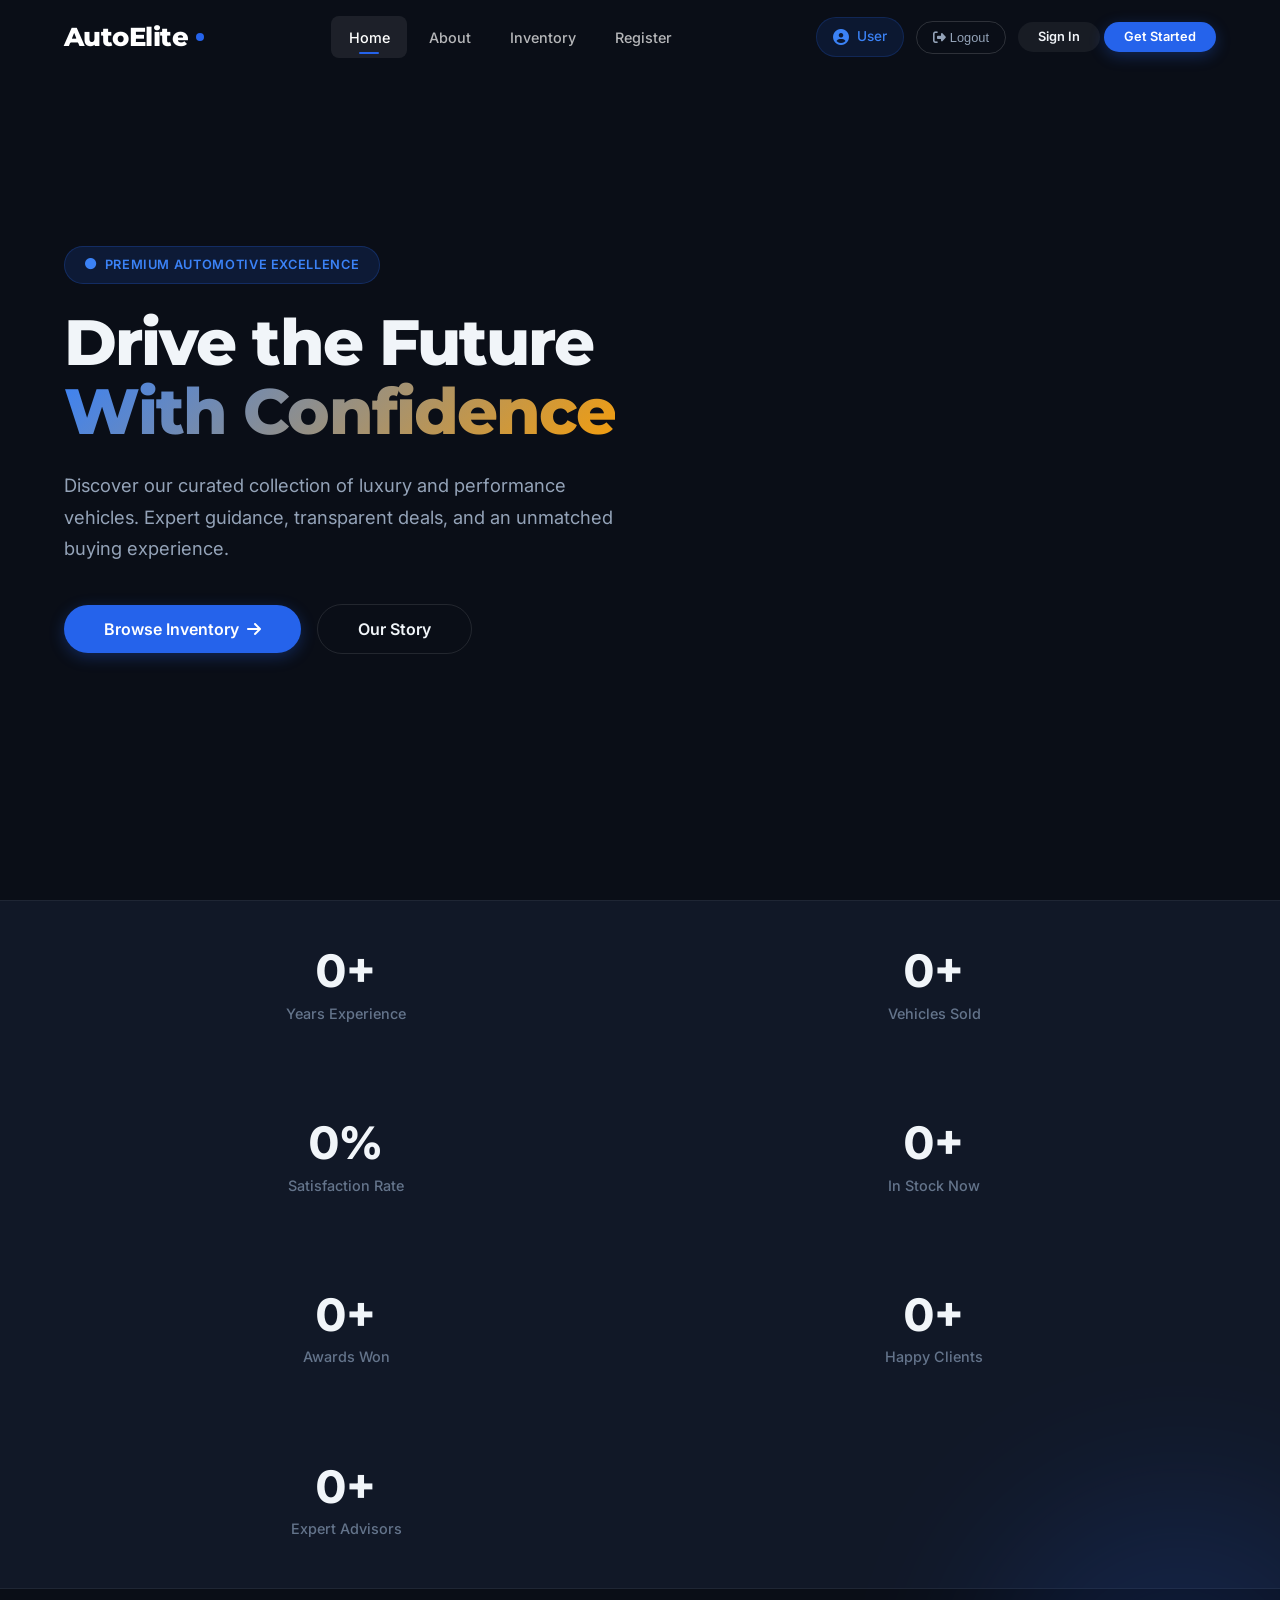
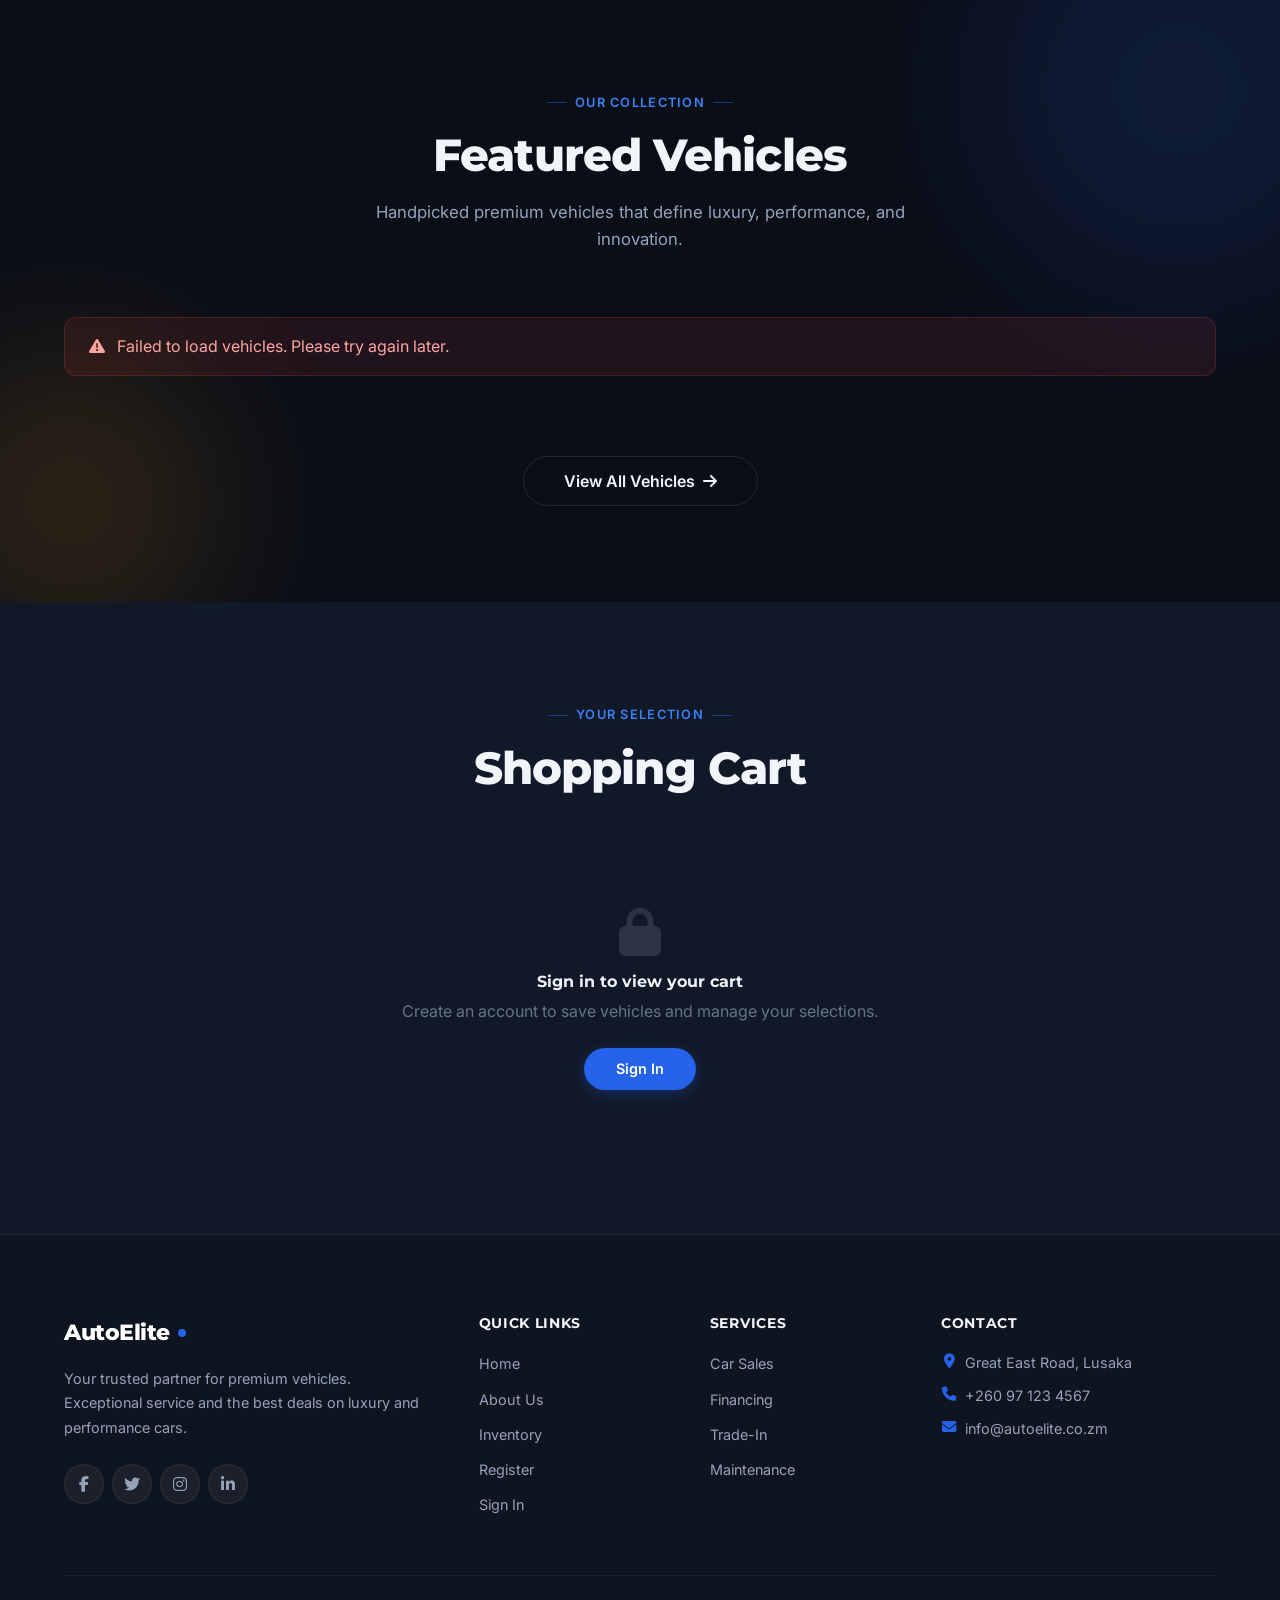
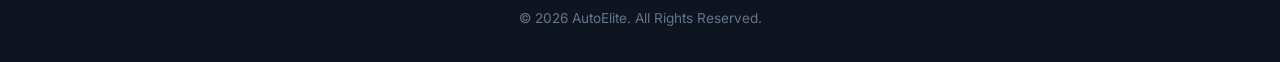
==== commit c5c3c8cc: "Add favicon and update HTML files to include favicon link" ====
--- a/frontend/index.html
+++ b/frontend/index.html
@@ -4,6 +4,7 @@
     <meta charset="UTF-8">
     <meta name="viewport" content="width=device-width, initial-scale=1.0">
     <title>AutoElite | Premium Car Dealership</title>
+    <link rel="icon" type="image/svg+xml" href="favicon.svg">
     <link rel="preconnect" href="https://fonts.googleapis.com">
     <link href="https://fonts.googleapis.com/css2?family=Inter:wght@300;400;500;600;700;800&family=Montserrat:wght@400;500;600;700;800&display=swap" rel="stylesheet">
     <link rel="stylesheet" href="https://cdnjs.cloudflare.com/ajax/libs/font-awesome/6.4.0/css/all.min.css">
@@ -113,6 +114,24 @@
                     <div class="stat-item reveal reveal-delay-3">
                         <div class="stat-number"><span data-target="50" data-suffix="+">0+</span></div>
                         <div class="stat-label">In Stock Now</div>
+                    </div>
+                </div>
+                <div class="col-6 col-md-3">
+                    <div class="stat-item reveal reveal-delay-1">
+                        <div class="stat-number"><span data-target="15" data-suffix="+">0+</span></div>
+                        <div class="stat-label">Awards Won</div>
+                    </div>
+                </div>
+                <div class="col-6 col-md-3">
+                    <div class="stat-item reveal reveal-delay-2">
+                        <div class="stat-number"><span data-target="3000" data-suffix="+">0+</span></div>
+                        <div class="stat-label">Happy Clients</div>
+                    </div>
+                </div>
+                <div class="col-6 col-md-3">
+                    <div class="stat-item reveal reveal-delay-3">
+                        <div class="stat-number"><span data-target="25" data-suffix="+">0+</span></div>
+                        <div class="stat-label">Expert Advisors</div>
                     </div>
                 </div>
             </div>
